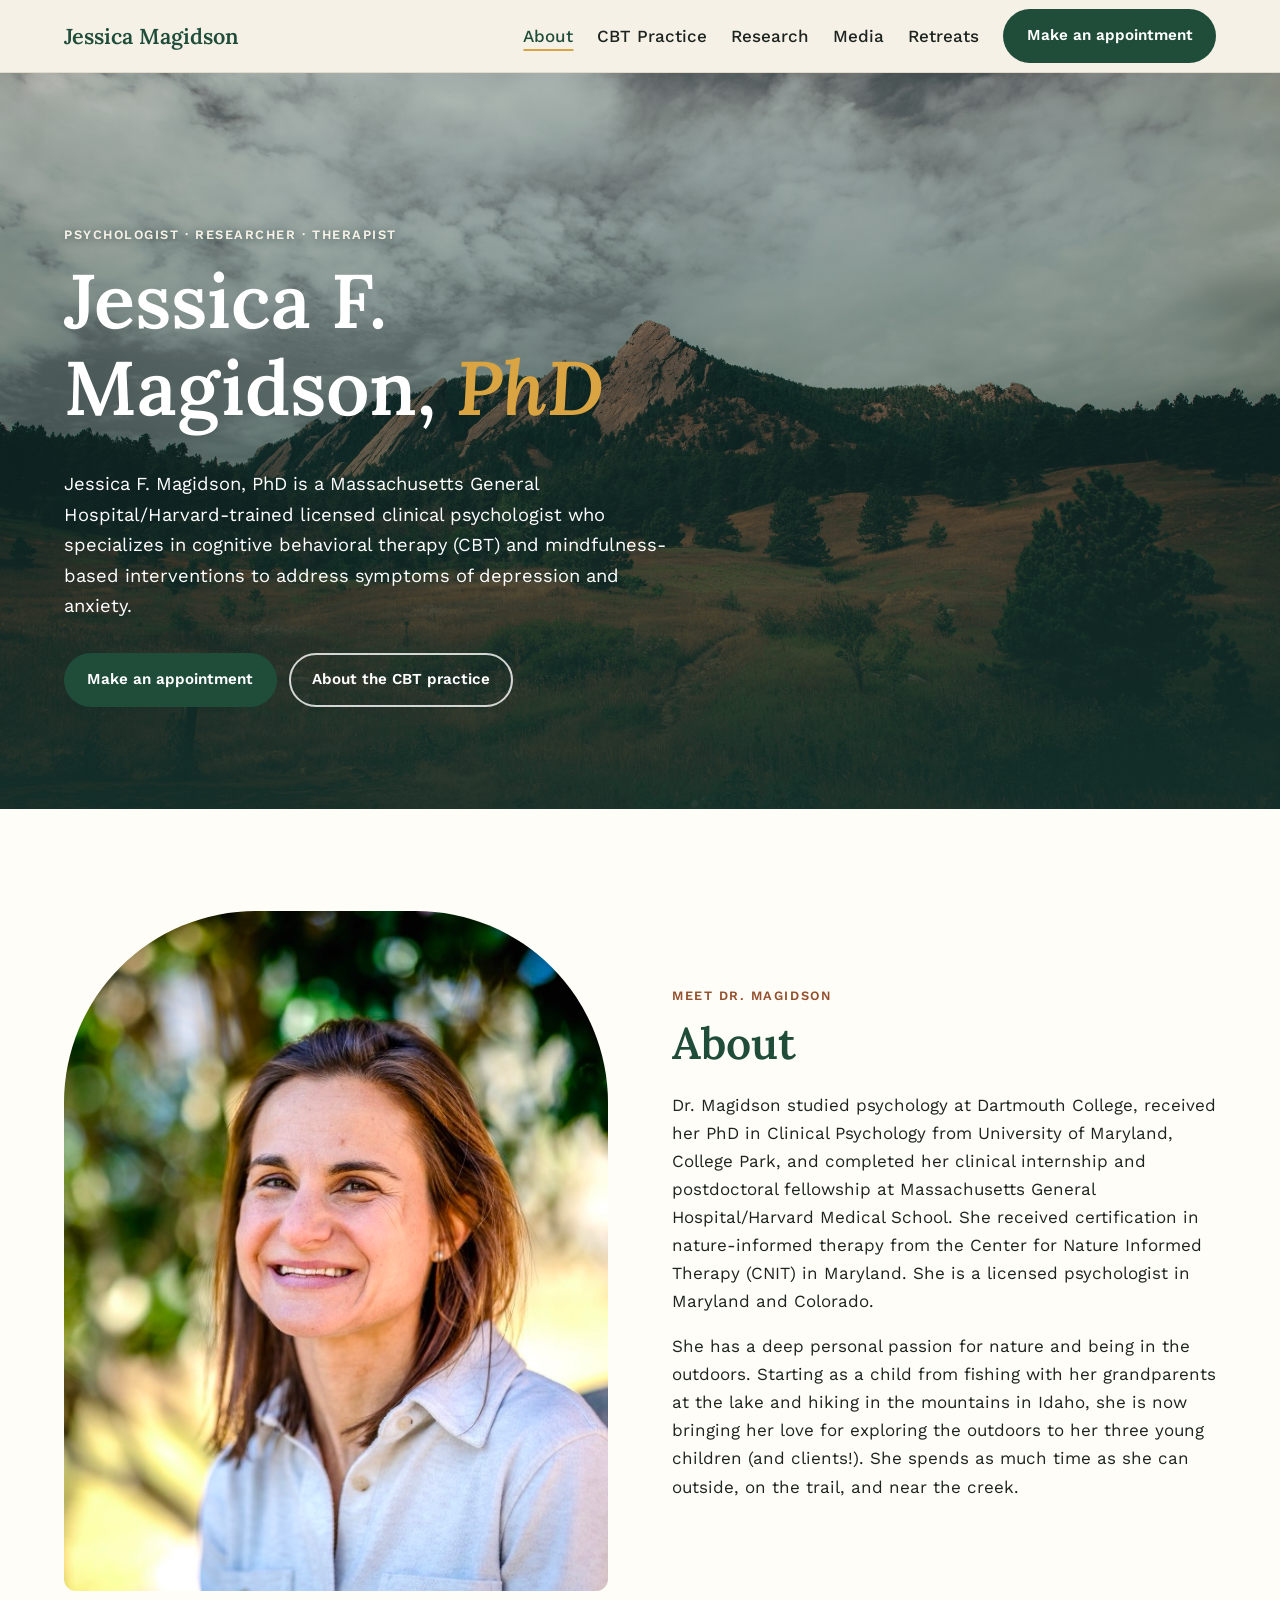
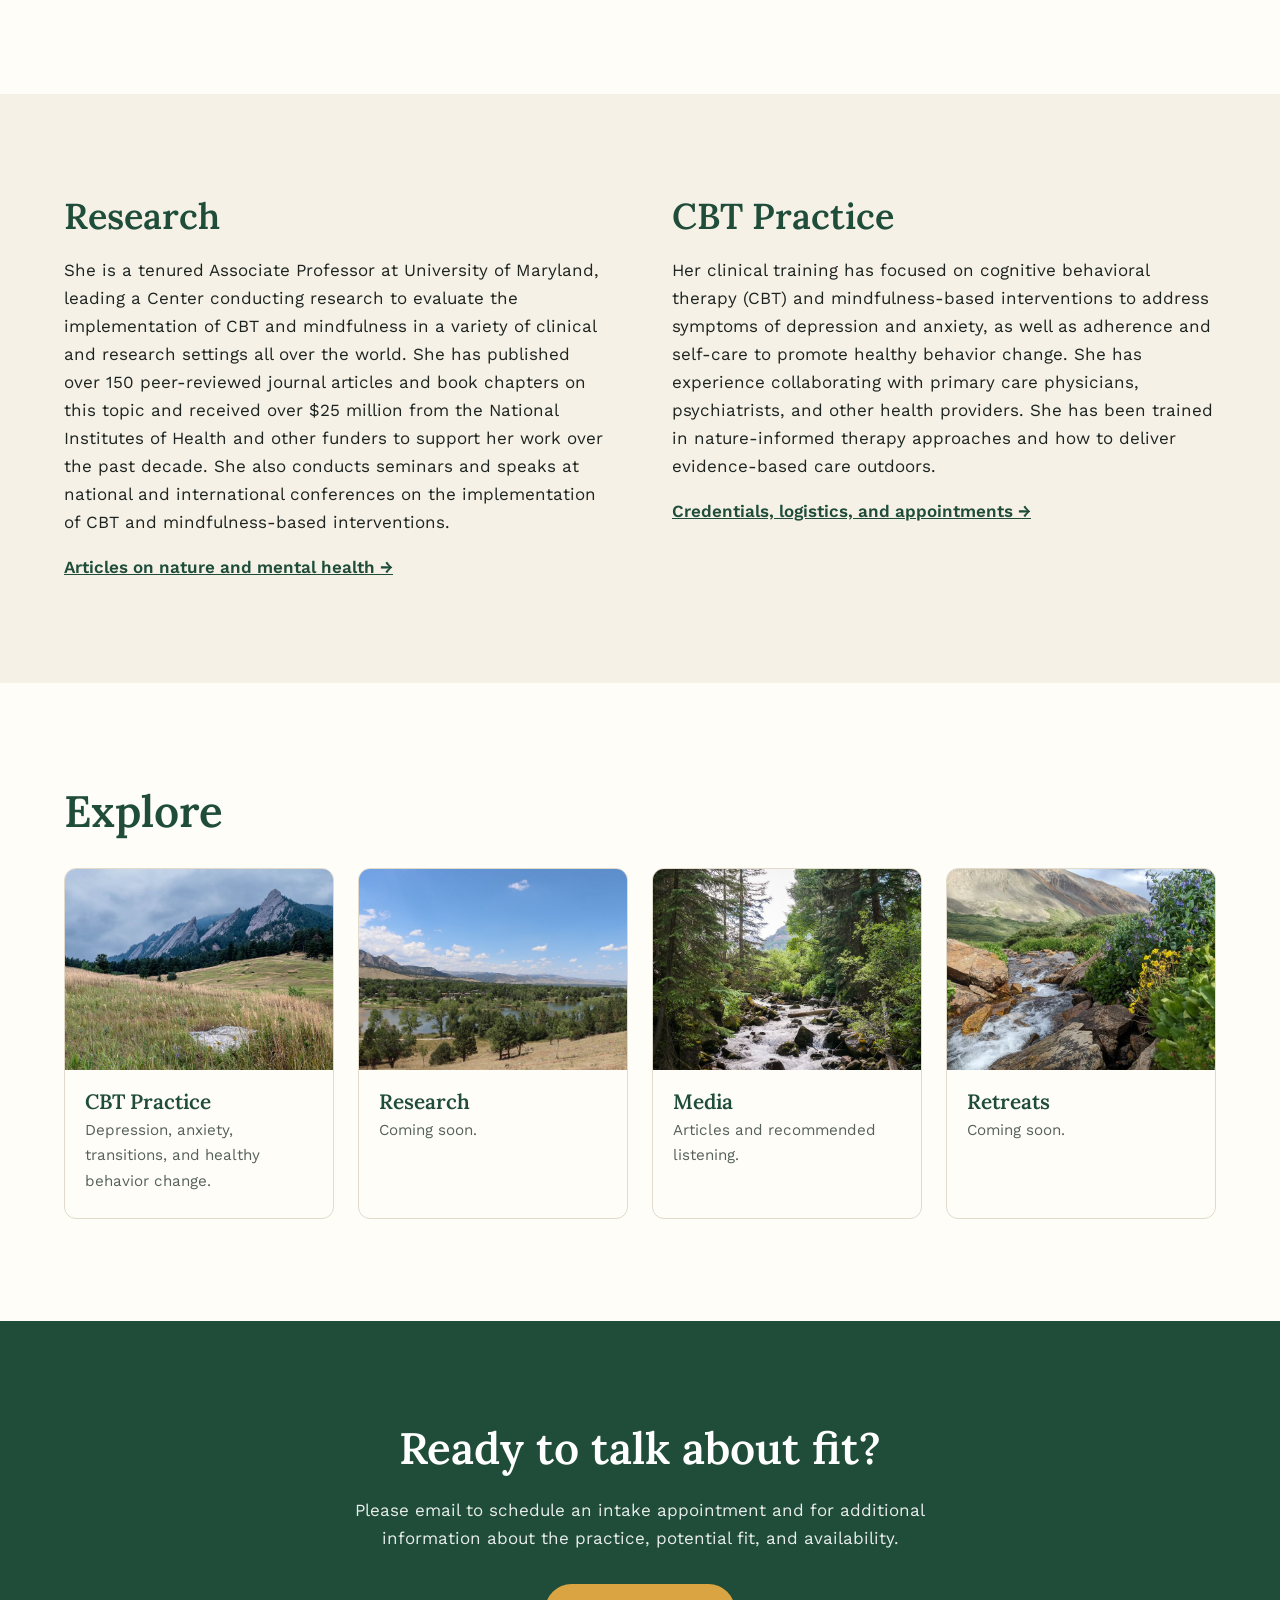
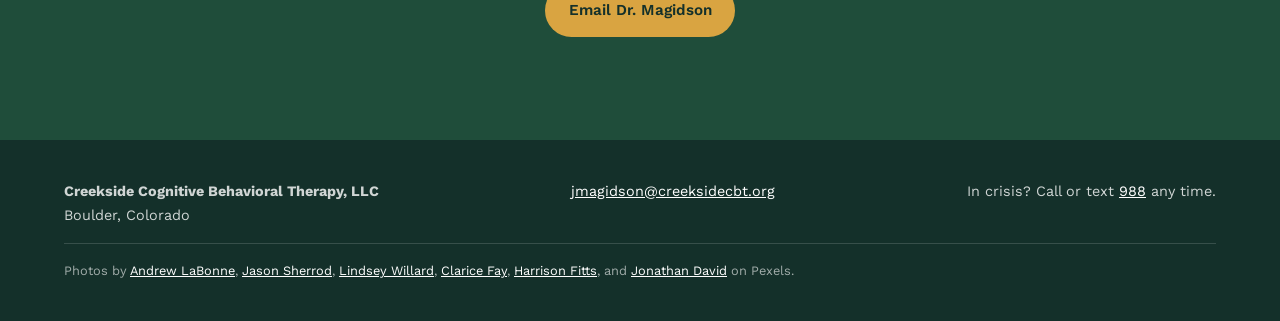
==== index.html @ 56b01e63 "Rename Podcasts to Media and move articles there - Podcasts page moves to /media/ and is titled "Med" ====
<!doctype html>
<html lang="en">
<head>
  <meta charset="utf-8">
  <meta name="viewport" content="width=device-width, initial-scale=1">
  <title>Creekside CBT</title>
  <meta name="description" content="About Jessica F. Magidson, PhD: licensed clinical psychologist, researcher, and founder of Creekside CBT, an outdoor cognitive behavioral therapy practice in Boulder, Colorado.">
  <link rel="canonical" href="https://creeksidecognitivebehavioraltherapy.org/">
  <meta property="og:type" content="website">
  <meta property="og:site_name" content="Creekside CBT">
  <meta property="og:title" content="Creekside CBT">
  <meta property="og:description" content="About Jessica F. Magidson, PhD: licensed clinical psychologist, researcher, and founder of Creekside CBT, an outdoor cognitive behavioral therapy practice in Boulder, Colorado.">
  <meta property="og:url" content="https://creeksidecognitivebehavioraltherapy.org/">
  <meta property="og:image" content="https://creeksidecognitivebehavioraltherapy.org/images/flatirons-hero-1200.jpg">
  <link rel="icon" href="favicon.svg" type="image/svg+xml">
  <link rel="preconnect" href="https://fonts.googleapis.com">
  <link rel="preconnect" href="https://fonts.gstatic.com" crossorigin>
  <link href="https://fonts.googleapis.com/css2?family=Lora:ital,wght@0,500;0,600;1,500&family=Work+Sans:wght@400;500;600&display=swap" rel="stylesheet">
  <link rel="stylesheet" href="css/styles.css">
</head>
<body>
  <a class="skip-link" href="#main">Skip to content</a>

  <header class="site-header">
    <div class="container header-inner">
      <a class="brand" href="./" aria-label="Jessica Magidson, home">
        <span class="brand-text">
          <span class="brand-name">Jessica Magidson</span>
        </span>
      </a>

      <button class="nav-toggle" type="button" aria-expanded="false" aria-controls="site-menu">
        <span class="visually-hidden">Menu</span>
        <span class="nav-toggle-bar" aria-hidden="true"></span>
      </button>

      <nav class="site-nav" id="site-menu" aria-label="Main">
        <ul>
          <li><a href="./" aria-current="page">About</a></li>
          <li><a href="cbt-practice/">CBT Practice</a></li>
          <li><a href="research/">Research</a></li>
          <li><a href="media/">Media</a></li>
          <li><a href="retreats/">Retreats</a></li>
        </ul>
        <a class="button button-primary" href="mailto:jmagidson@creeksidecbt.org?subject=Intake%20appointment%20request">Make an appointment</a>
      </nav>
    </div>
  </header>

  <main id="main">
    <section class="hero" aria-labelledby="hero-title">
      <div class="container">
        <p class="eyebrow">Psychologist · Researcher · Therapist</p>
        <h1 id="hero-title">Jessica F. Magidson, <em>PhD</em></h1>
        <p class="hero-lede">Jessica F. Magidson, PhD is a Massachusetts General Hospital/Harvard-trained licensed clinical psychologist who specializes in cognitive behavioral therapy (CBT) and mindfulness-based interventions to address symptoms of depression and anxiety.</p>
        <div class="button-row">
          <a class="button button-primary" href="mailto:jmagidson@creeksidecbt.org?subject=Intake%20appointment%20request">Make an appointment</a>
          <a class="button button-ghost" href="cbt-practice/">About the CBT practice</a>
        </div>
      </div>
    </section>

    <section class="section" aria-labelledby="about-title">
      <div class="container media-split">
        <figure class="portrait">
          <img src="images/jess-portrait-600.jpg" srcset="images/jess-portrait-600.jpg 600w, images/jess-portrait.jpg 1200w" sizes="(min-width: 50rem) 34rem, 100vw" alt="Jessica Magidson smiling outdoors in front of trees" width="600" height="750" loading="lazy">
        </figure>
        <div>
          <p class="eyebrow">Meet Dr. Magidson</p>
          <h2 id="about-title" class="section-title">About</h2>
          <p>Dr. Magidson studied psychology at Dartmouth College, received her PhD in Clinical Psychology from University of Maryland, College Park, and completed her clinical internship and postdoctoral fellowship at Massachusetts General Hospital/Harvard Medical School. She received certification in nature-informed therapy from the Center for Nature Informed Therapy (CNIT) in Maryland. She is a licensed psychologist in Maryland and Colorado.</p>
          <p>She has a deep personal passion for nature and being in the outdoors. Starting as a child from fishing with her grandparents at the lake and hiking in the mountains in Idaho, she is now bringing her love for exploring the outdoors to her three young children (and clients!). She spends as much time as she can outside, on the trail, and near the creek.</p>
        </div>
      </div>
    </section>

    <section class="section section-alt" aria-labelledby="work-title">
      <div class="container">
        <h2 id="work-title" class="visually-hidden">Research and practice</h2>
        <div class="column-split">
          <div>
            <h3 class="section-title">Research</h3>
            <p>She is a tenured Associate Professor at University of Maryland, leading a Center conducting research to evaluate the implementation of CBT and mindfulness in a variety of clinical and research settings all over the world. She has published over 150 peer-reviewed journal articles and book chapters on this topic and received over $25 million from the National Institutes of Health and other funders to support her work over the past decade. She also conducts seminars and speaks at national and international conferences on the implementation of CBT and mindfulness-based interventions.</p>
            <a class="text-link" href="media/">Articles on nature and mental health</a>
          </div>
          <div>
            <h3 class="section-title">CBT Practice</h3>
            <p>Her clinical training has focused on cognitive behavioral therapy (CBT) and mindfulness-based interventions to address symptoms of depression and anxiety, as well as adherence and self-care to promote healthy behavior change. She has experience collaborating with primary care physicians, psychiatrists, and other health providers. She has been trained in nature-informed therapy approaches and how to deliver evidence-based care outdoors.</p>
            <a class="text-link" href="cbt-practice/">Credentials, logistics, and appointments</a>
          </div>
        </div>
      </div>
    </section>

    <section class="section" aria-labelledby="explore-title">
      <div class="container">
        <h2 id="explore-title" class="section-title">Explore</h2>
        <ul class="explore-grid">
          <li class="explore-card">
            <img src="images/flatirons-meadow-800.jpg" alt="" width="800" height="541" loading="lazy">
            <h3><a href="cbt-practice/">CBT Practice</a></h3>
            <p>Depression, anxiety, transitions, and healthy behavior change.</p>
          </li>
          <li class="explore-card">
            <img src="images/boulder-lake-800.jpg" alt="" width="800" height="533" loading="lazy">
            <h3><a href="research/">Research</a></h3>
            <p>Coming soon.</p>
          </li>
          <li class="explore-card">
            <img src="images/mountain-creek-800.jpg" alt="" width="800" height="601" loading="lazy">
            <h3><a href="media/">Media</a></h3>
            <p>Articles and recommended listening.</p>
          </li>
          <li class="explore-card">
            <img src="images/alpine-creek-800.jpg" alt="" width="800" height="600" loading="lazy">
            <h3><a href="retreats/">Retreats</a></h3>
            <p>Coming soon.</p>
          </li>
        </ul>
      </div>
    </section>

    <section class="cta-band" aria-labelledby="cta-title">
      <div class="container cta-inner">
        <h2 id="cta-title">Ready to talk about fit?</h2>
        <p>Please email to schedule an intake appointment and for additional information about the practice, potential fit, and availability.</p>
        <a class="button button-accent" href="mailto:jmagidson@creeksidecbt.org?subject=Intake%20appointment%20request">Email Dr. Magidson</a>
      </div>
    </section>
  </main>

  <footer class="site-footer">
    <div class="container footer-inner">
      <p><strong>Creekside Cognitive Behavioral Therapy, LLC</strong><br>Boulder, Colorado</p>
      <p><a href="mailto:jmagidson@creeksidecbt.org">jmagidson@creeksidecbt.org</a></p>
      <p>In crisis? Call or text <a href="tel:988">988</a> any time.</p>
      <p class="credits">Photos by <a href="https://www.pexels.com/@drewbiez/">Andrew LaBonne</a>, <a href="https://www.pexels.com/@jason-sherrod-459205395/">Jason Sherrod</a>, <a href="https://www.pexels.com/@creativelindseyphotos/">Lindsey Willard</a>, <a href="https://www.pexels.com/@clarice-fay-501821792/">Clarice Fay</a>, <a href="https://www.pexels.com/@harrison-fitts-104747670/">Harrison Fitts</a>, and <a href="https://www.pexels.com/@jonathan-david-1312107/">Jonathan David</a> on Pexels.</p>
    </div>
  </footer>

  <script src="js/nav.js" defer></script>
</body>
</html>
---- css/styles.css ----
/* Creekside CBT
   Forest green, Flatiron sandstone, and meadow gold. */

/* ---------- Tokens ---------- */

:root {
  --color-forest: #1f4d3a;
  --color-pine: #14302a;
  --color-sandstone: #b5653a;
  --color-sandstone-dark: #94502c;
  --color-gold: #d9a441;
  --color-cream: #f6f1e7;
  --color-paper: #fffdf8;
  --color-ink: #1d2420;
  --color-muted: #55615a;
  --color-line: #e2dacb;

  --font-heading: "Lora", Georgia, serif;
  --font-body: "Work Sans", system-ui, sans-serif;

  --radius: 0.75rem;
  --space: clamp(4rem, 8vw, 7rem);
  --container: 72rem;
  --measure: 42rem;
  --header-height: 4.5rem;
}

/* ---------- Base ---------- */

*,
*::before,
*::after { box-sizing: border-box; }

html { scroll-padding-top: calc(var(--header-height) + 1rem); }

body {
  margin: 0;
  background: var(--color-paper);
  color: var(--color-ink);
  font: 400 1.0625rem/1.65 var(--font-body);
}

img { display: block; max-width: 100%; height: auto; }

h1, h2, h3 {
  font-family: var(--font-heading);
  font-weight: 600;
  line-height: 1.15;
  margin: 0 0 0.5em;
}

p { margin: 0 0 1em; }

a { color: var(--color-forest); }
a:hover { color: var(--color-sandstone-dark); }

:focus-visible { outline: 3px solid var(--color-gold); outline-offset: 3px; }

@media (prefers-reduced-motion: reduce) {
  * { transition: none !important; }
}

/* ---------- Utilities ---------- */

.container {
  width: min(100% - 2rem, var(--container));
  margin-inline: auto;
}

.visually-hidden {
  position: absolute;
  width: 1px;
  height: 1px;
  overflow: hidden;
  clip-path: inset(50%);
  white-space: nowrap;
}

.skip-link {
  position: absolute;
  left: 1rem;
  top: -3rem;
  z-index: 10;
  padding: 0.5rem 1rem;
  background: var(--color-ink);
  color: #fff;
}
.skip-link:focus { top: 1rem; }

/* ---------- Buttons & links ---------- */

.button {
  display: inline-block;
  padding: 0.8em 1.4em;
  border: 2px solid transparent;
  border-radius: 999px;
  font-weight: 600;
  font-size: 0.95rem;
  text-decoration: none;
  transition: background-color 0.2s, color 0.2s;
}
.button-primary { background: var(--color-forest); color: #fff; }
.button-primary:hover { background: var(--color-pine); color: #fff; }
.button-accent { background: var(--color-gold); color: var(--color-pine); }
.button-accent:hover { background: #e6b65c; color: var(--color-pine); }
.button-ghost { border-color: rgb(255 255 255 / 0.8); color: #fff; }
.button-ghost:hover { background: rgb(255 255 255 / 0.12); color: #fff; }

.button-row { display: flex; flex-wrap: wrap; gap: 0.75rem; }

.eyebrow {
  margin-bottom: 0.75rem;
  font-size: 0.8rem;
  font-weight: 600;
  letter-spacing: 0.12em;
  text-transform: uppercase;
  color: var(--color-sandstone-dark);
}

.text-link { font-weight: 600; }
.text-link::after { content: " →"; }

/* ---------- Header ---------- */

.site-header {
  position: sticky;
  top: 0;
  z-index: 5;
  background: var(--color-cream);
  border-bottom: 1px solid var(--color-line);
}

.header-inner {
  display: flex;
  align-items: center;
  justify-content: space-between;
  gap: 1rem;
  min-height: var(--header-height);
}

.brand {
  display: flex;
  align-items: center;
  gap: 0.65rem;
  flex: none;
  color: var(--color-forest);
  text-decoration: none;
  white-space: nowrap;
}
.brand:hover { color: var(--color-forest); }
.brand-mark { width: 2.75rem; height: 2.75rem; flex: none; }
.brand-text { display: grid; line-height: 1.15; }
.brand-name { font: 600 1.35rem var(--font-heading); }
.brand-sub {
  font-size: 0.68rem;
  letter-spacing: 0.1em;
  text-transform: uppercase;
  color: var(--color-muted);
}

.site-nav { display: flex; align-items: center; gap: 1.5rem; white-space: nowrap; }
.site-nav ul {
  display: flex;
  gap: 1.5rem;
  margin: 0;
  padding: 0;
  list-style: none;
}
.site-nav ul a {
  color: var(--color-ink);
  font-weight: 500;
  text-decoration: none;
}
.site-nav ul a:hover { color: var(--color-sandstone-dark); }
.site-nav ul a[aria-current="page"] {
  color: var(--color-forest);
  text-decoration: underline;
  text-decoration-color: var(--color-gold);
  text-decoration-thickness: 2px;
  text-underline-offset: 0.4em;
}

.nav-toggle { display: none; }

@media (max-width: 62rem) {
  .nav-toggle {
    display: grid;
    place-items: center;
    width: 2.75rem;
    height: 2.75rem;
    border: 0;
    background: none;
    cursor: pointer;
  }
  .nav-toggle-bar,
  .nav-toggle-bar::before,
  .nav-toggle-bar::after {
    position: relative;
    display: block;
    width: 1.5rem;
    height: 2px;
    background: var(--color-forest);
    content: "";
  }
  .nav-toggle-bar::before { position: absolute; top: -7px; }
  .nav-toggle-bar::after { position: absolute; top: 7px; }

  .site-nav {
    position: absolute;
    inset: 100% 0 auto;
    flex-direction: column;
    align-items: stretch;
    padding: 1rem;
    background: var(--color-cream);
    border-bottom: 1px solid var(--color-line);
  }
  .site-nav ul { flex-direction: column; gap: 0; }
  .site-nav ul a { display: block; padding: 0.75rem 0; }
  .site-nav .button { text-align: center; }
  .js .site-nav:not(.is-open) { display: none; }
}

/* ---------- Home hero ---------- */

.hero {
  display: grid;
  align-items: end;
  min-height: min(88vh, 46rem);
  padding-block: var(--space);
  color: #fff;
  background:
    linear-gradient(to top, rgb(20 48 42 / 0.9), rgb(20 48 42 / 0.45) 60%, rgb(20 48 42 / 0.2)),
    url("../images/flatirons-hero.jpg") center 40% / cover;
}
.hero .eyebrow { color: var(--color-cream); text-shadow: 0 1px 8px rgb(20 48 42 / 0.6); }
.hero h1 { max-width: 14ch; font-size: clamp(2.6rem, 6vw, 4.75rem); }
.hero h1 em { color: var(--color-gold); }
.hero-lede { max-width: 38rem; margin-bottom: 2rem; font-size: 1.15rem; }

@media (max-width: 40rem) {
  .hero {
    background-image:
      linear-gradient(to top, rgb(20 48 42 / 0.9), rgb(20 48 42 / 0.45) 60%, rgb(20 48 42 / 0.2)),
      url("../images/flatirons-hero-1200.jpg");
  }
}

/* ---------- Inner page header ---------- */

.page-hero {
  position: relative;
  isolation: isolate;
  overflow: hidden;
  padding-block: clamp(5rem, 14vw, 9rem) clamp(2.5rem, 5vw, 4rem);
  color: #fff;
  background: var(--color-pine);
}
.page-hero::before {
  content: "";
  position: absolute;
  inset: 0;
  z-index: -1;
  background: linear-gradient(to top, rgb(20 48 42 / 0.88), rgb(20 48 42 / 0.3));
}
.page-hero-image {
  position: absolute;
  inset: 0;
  z-index: -2;
  width: 100%;
  height: 100%;
  object-fit: cover;
}
.page-hero .eyebrow { color: var(--color-gold); }

/* Page hero with the Creekside mark beside the title */
.page-hero-brand { padding-block: clamp(5rem, 12vw, 7.5rem) clamp(2.5rem, 5vw, 3.5rem); }
.page-hero-brand .container {
  display: flex;
  align-items: center;
  gap: clamp(1rem, 3vw, 1.75rem);
}
.page-hero-mark {
  flex: none;
  width: clamp(3.5rem, 9vw, 5.5rem);
  height: clamp(3.5rem, 9vw, 5.5rem);
  color: var(--color-forest);
}
.page-hero-divider {
  flex: none;
  align-self: stretch;
  width: 2px;
  background: rgb(246 241 231 / 0.35);
}
.page-hero-brand .eyebrow { margin-bottom: 0.4rem; }
.page-hero h1 { margin: 0; font-size: clamp(2.5rem, 6vw, 4rem); }
.page-hero p:last-child { max-width: 38rem; margin: 1rem 0 0; font-size: 1.15rem; }

/* ---------- Sections ---------- */

.section { padding-block: var(--space); }
.section-alt { background: var(--color-cream); }
.section-title { font-size: clamp(2rem, 4vw, 2.75rem); color: var(--color-forest); }
.section-title-center { margin-bottom: 2.5rem; text-align: center; }

.prose { max-width: var(--measure); }
.prose h2 { margin-top: 2.5rem; }
.prose h2:first-child { margin-top: 0; }

/* Two-column layout: image beside text */
.media-split {
  display: grid;
  grid-template-columns: repeat(auto-fit, minmax(min(100%, 22rem), 1fr));
  gap: clamp(2rem, 5vw, 4.5rem);
  align-items: center;
}
.media-split-top { align-items: start; }

/* Two text columns side by side */
.column-split {
  display: grid;
  grid-template-columns: repeat(auto-fit, minmax(min(100%, 24rem), 1fr));
  gap: clamp(2.5rem, 5vw, 4.5rem);
}
.column-split .section-title { font-size: clamp(1.75rem, 3vw, 2.25rem); }

.portrait { margin: 0; }
.portrait img {
  width: 100%;
  aspect-ratio: 4 / 5;
  object-fit: cover;
  border-radius: 12rem 12rem var(--radius) var(--radius);
}
.portrait figcaption {
  margin-top: 0.75rem;
  font-size: 0.9rem;
  color: var(--color-muted);
}

/* ---------- Cards ---------- */

.card-grid {
  display: grid;
  grid-template-columns: repeat(auto-fit, minmax(16rem, 1fr));
  gap: 1.5rem;
  margin: 0;
  padding: 0;
  list-style: none;
}
.card {
  padding: 2rem;
  background: var(--color-paper);
  border: 1px solid var(--color-line);
  border-radius: var(--radius);
}
.card h3 { font-size: 1.4rem; color: var(--color-forest); }
.card p { margin: 0; color: var(--color-muted); }
.card-icon {
  width: 2.5rem;
  height: 2.5rem;
  margin-bottom: 1rem;
  fill: none;
  stroke: var(--color-sandstone);
  stroke-width: 2;
  stroke-linejoin: round;
  stroke-linecap: round;
}

.explore-grid {
  display: grid;
  grid-template-columns: repeat(auto-fit, minmax(14rem, 1fr));
  gap: 1.5rem;
  margin: 2rem 0 0;
  padding: 0;
  list-style: none;
}
.explore-card {
  position: relative;
  overflow: hidden;
  background: var(--color-paper);
  border: 1px solid var(--color-line);
  border-radius: var(--radius);
}
.explore-card img { width: 100%; aspect-ratio: 4 / 3; object-fit: cover; }
.explore-card h3 { margin: 1.25rem 1.25rem 0.25rem; font-size: 1.3rem; }
.explore-card h3 a { color: var(--color-forest); text-decoration: none; }
/* Make the whole card clickable through the heading link */
.explore-card h3 a::after { content: ""; position: absolute; inset: 0; }
.explore-card p { margin: 0 1.25rem 1.5rem; font-size: 0.95rem; color: var(--color-muted); }
.explore-card:hover h3 a { color: var(--color-sandstone-dark); }

/* ---------- Resources ---------- */

.resource-list {
  display: grid;
  grid-template-columns: repeat(auto-fit, minmax(min(100%, 18rem), 1fr));
  gap: 1.5rem;
  margin: 0;
  padding: 0;
  list-style: none;
}
.resource {
  position: relative;
  display: flex;
  flex-direction: column;
  padding: 1.75rem;
  background: var(--color-paper);
  border: 1px solid var(--color-line);
  border-top: 4px solid var(--color-sandstone);
  border-radius: var(--radius);
}
.resource-source {
  margin-bottom: 0.5rem;
  font-size: 0.8rem;
  font-weight: 600;
  letter-spacing: 0.08em;
  text-transform: uppercase;
  color: var(--color-sandstone-dark);
}
.resource h3 { flex: 1; font-size: 1.35rem; }
.resource h3 a { color: var(--color-forest); text-decoration: none; }
/* Make the whole card clickable through the heading link */
.resource h3 a::after { content: ""; position: absolute; inset: 0; }
.resource:hover h3 a { color: var(--color-sandstone-dark); }
.resource-meta { margin: 0; font-size: 0.95rem; color: var(--color-muted); }

/* ---------- Podcasts ---------- */

.episode-list {
  display: grid;
  gap: 1.5rem;
  max-width: 60rem;
  margin: 0 auto;
  padding: 0;
  list-style: none;
}
.episode {
  display: grid;
  overflow: hidden;
  background: var(--color-paper);
  border: 1px solid var(--color-line);
  border-radius: var(--radius);
}
.episode img {
  width: 100%;
  aspect-ratio: 16 / 9;
  object-fit: cover;
  object-position: 50% 30%;
}
.episode-body {
  display: flex;
  flex-direction: column;
  align-items: flex-start;
  padding: 1.75rem;
}
/* Photo beside the text on wider screens, with the text column twice as wide */
@media (min-width: 40rem) {
  .episode { grid-template-columns: 1fr 2fr; }
  /* Fill the card's height without letting the photo's own height set it */
  .episode img { aspect-ratio: auto; height: 0; min-height: 100%; }
}
.episode-show {
  margin-bottom: 0.5rem;
  font-size: 0.8rem;
  font-weight: 600;
  letter-spacing: 0.08em;
  text-transform: uppercase;
  color: var(--color-sandstone-dark);
}
.episode h3 { font-size: 1.4rem; color: var(--color-forest); }
.episode-summary { color: var(--color-muted); }
.episode-meta { margin-bottom: 1.25rem; font-size: 0.9rem; color: var(--color-muted); }
.episode .button { margin-top: auto; }
.button-icon {
  width: 0.9em;
  height: 0.9em;
  margin-right: 0.4em;
  vertical-align: -0.05em;
  fill: currentColor;
}

/* ---------- Coming soon ---------- */

.coming-soon {
  max-width: var(--measure);
  margin-inline: auto;
  text-align: center;
}
.coming-soon p:first-child {
  font: 500 italic clamp(2rem, 4vw, 2.75rem)/1.2 var(--font-heading);
  color: var(--color-forest);
}

/* ---------- Call to action ---------- */

.cta-band {
  padding-block: var(--space);
  background: var(--color-forest);
  color: #fff;
  text-align: center;
}
.cta-inner { max-width: 40rem; }
.cta-band h2 { font-size: clamp(2rem, 4vw, 2.75rem); }
.cta-band p { margin-bottom: 2rem; opacity: 0.9; }

/* ---------- Footer ---------- */

.site-footer {
  padding-block: 2.5rem;
  background: var(--color-pine);
  color: rgb(255 255 255 / 0.8);
  font-size: 0.9rem;
}
.footer-inner {
  display: flex;
  flex-wrap: wrap;
  justify-content: space-between;
  gap: 1rem 2rem;
}
.site-footer p { margin: 0; }
.site-footer a { color: #fff; }
.site-footer a:hover { color: var(--color-gold); }
.credits {
  flex-basis: 100%;
  padding-top: 1rem;
  border-top: 1px solid rgb(255 255 255 / 0.15);
  font-size: 0.8rem;
  color: rgb(255 255 255 / 0.6);
}
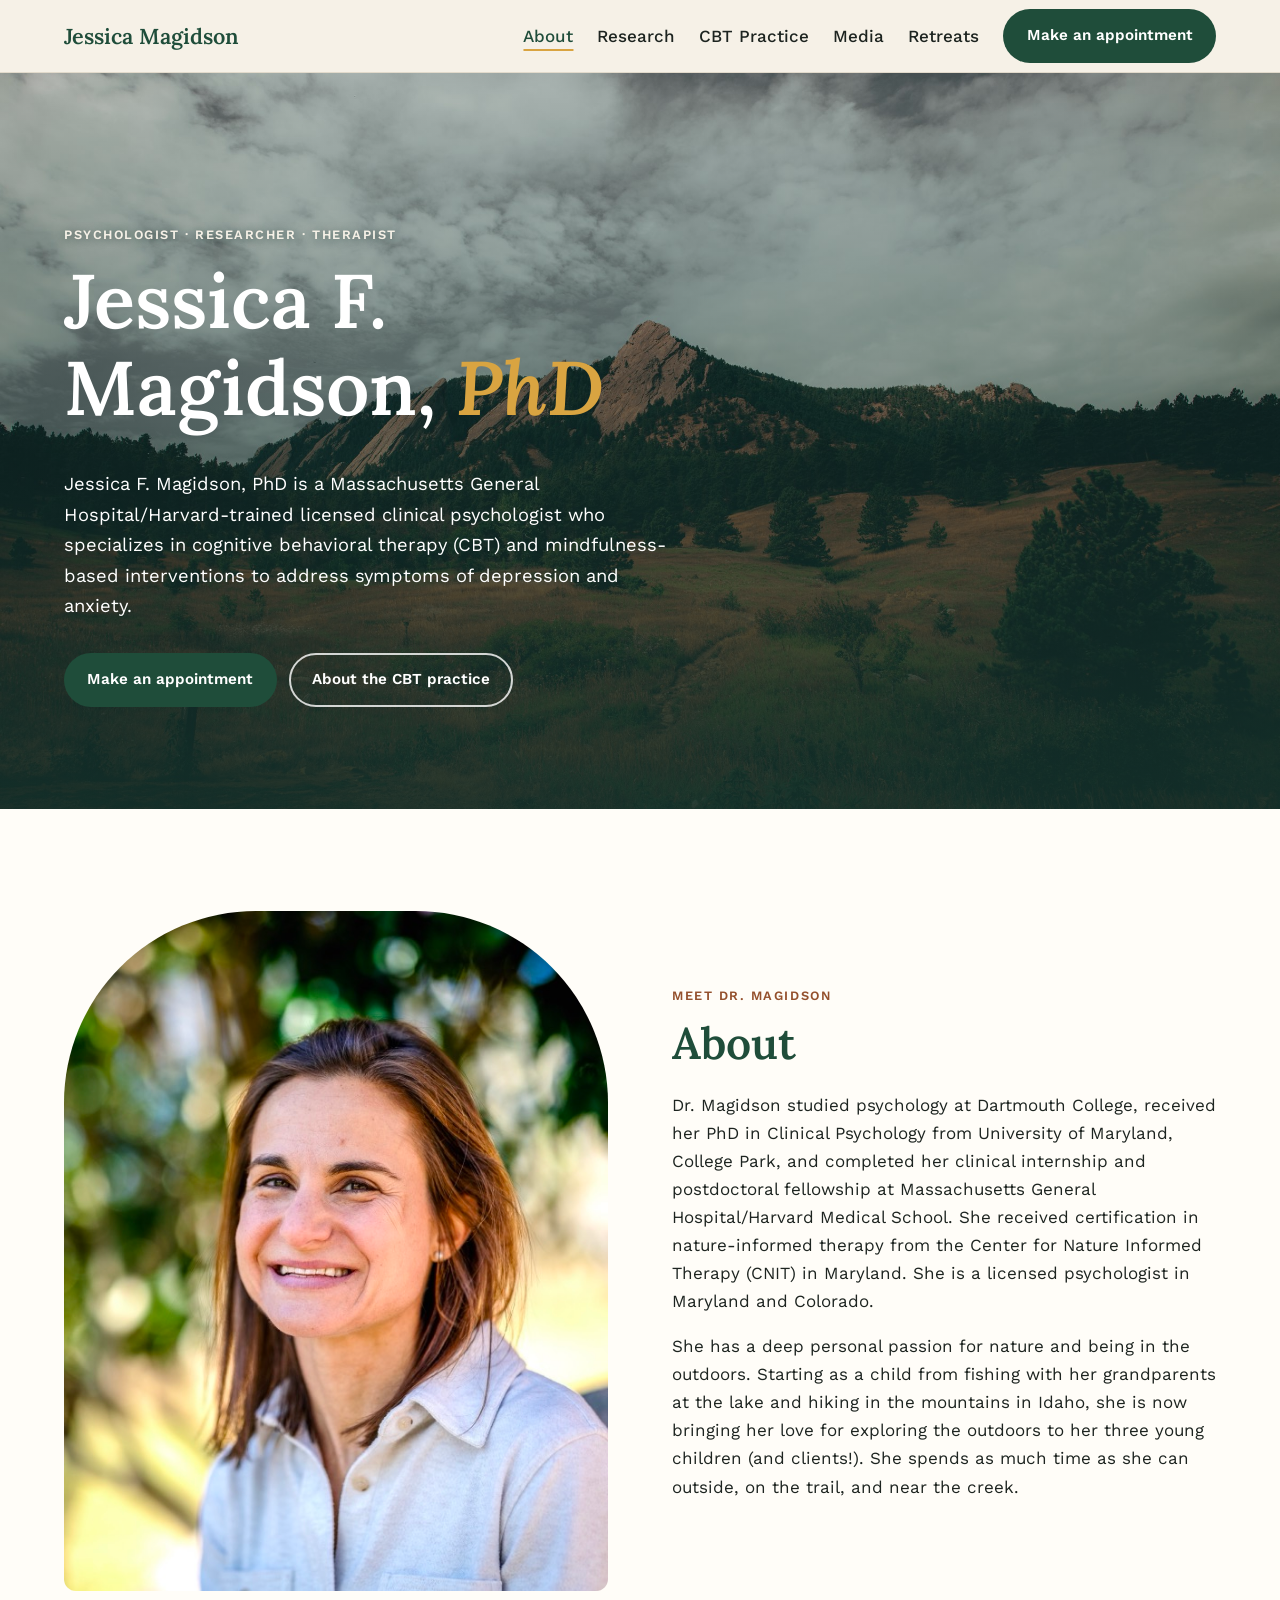
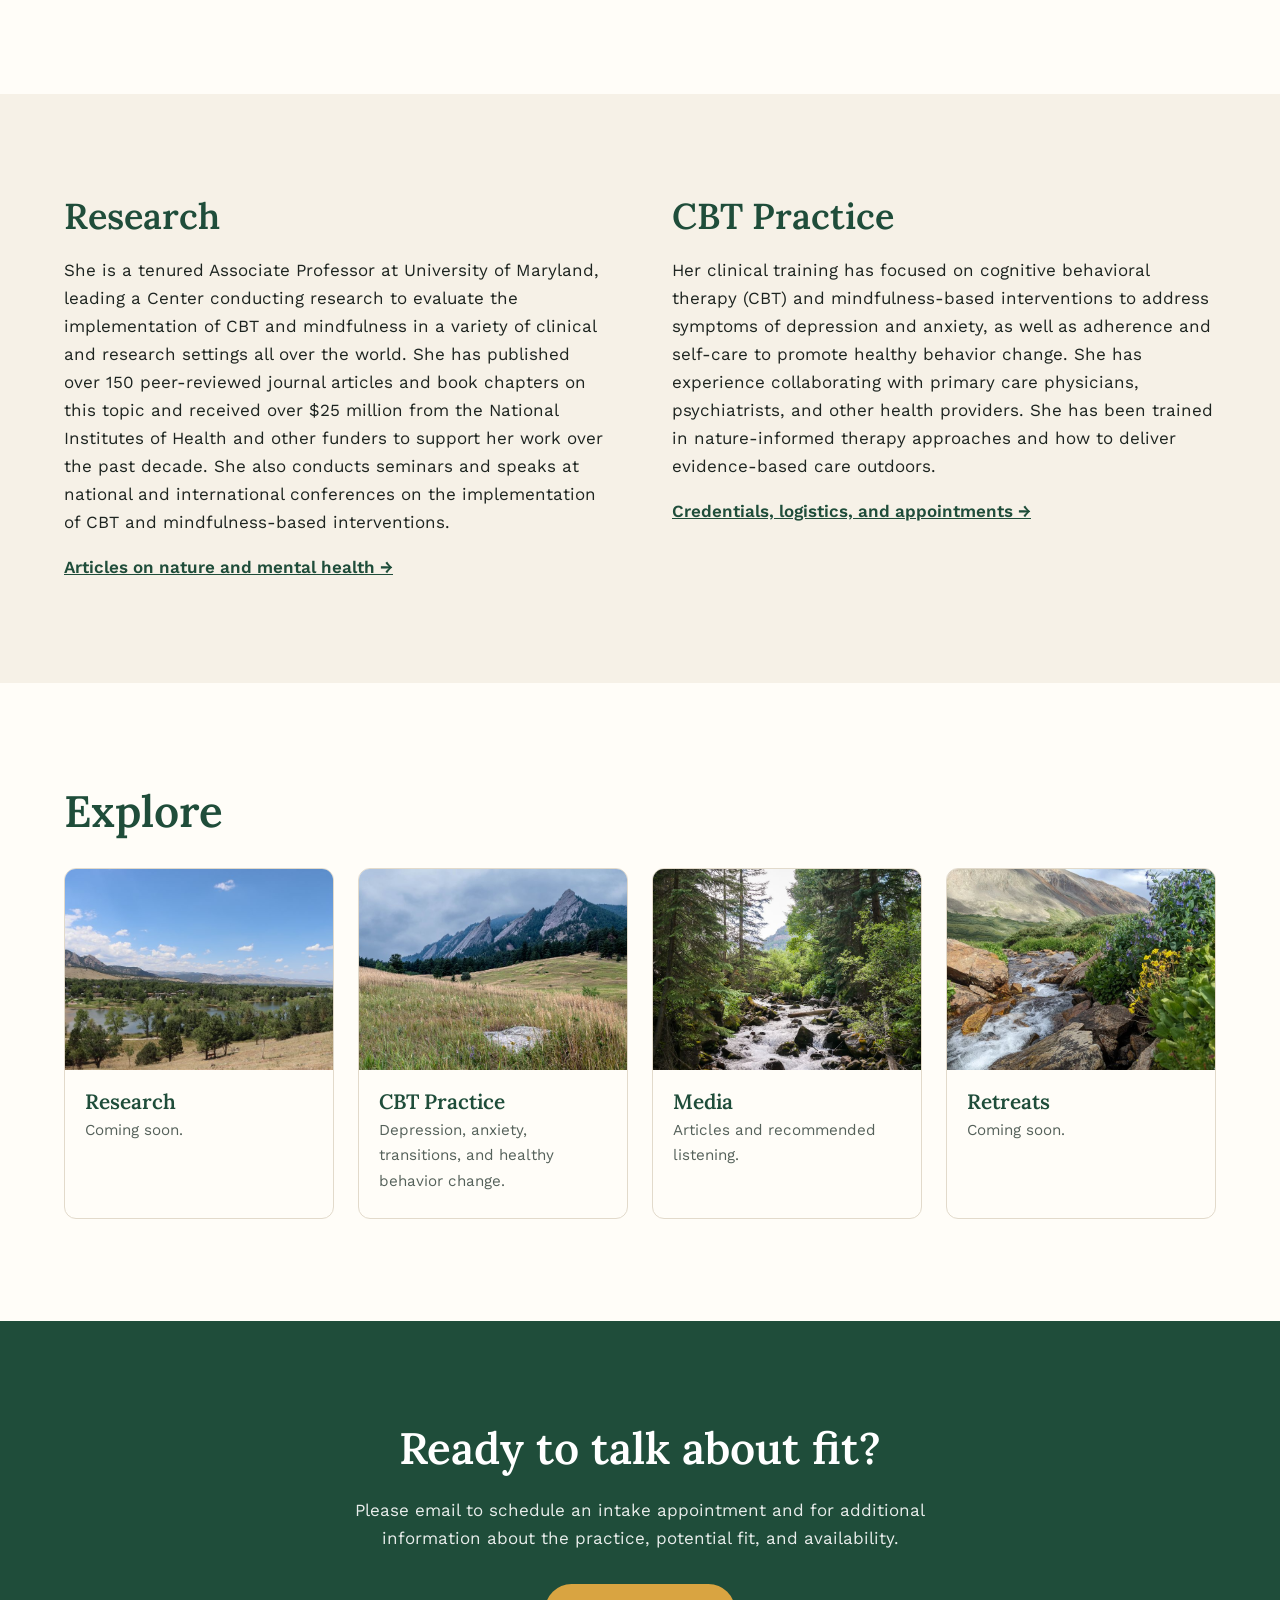
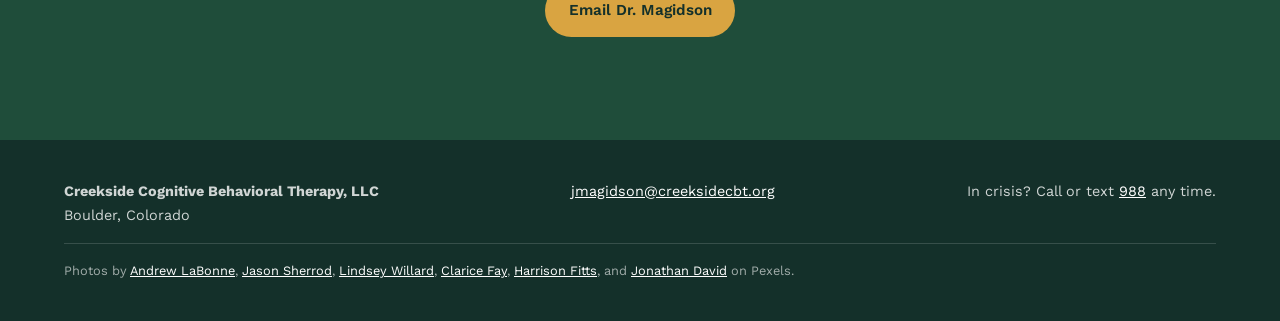
==== commit 20792e12: "List Research before CBT Practice in nav and Explore cards Co-Authored-By: Claude Opus 5.5 <noreply@" ====
--- a/index.html
+++ b/index.html
@@ -37,8 +37,8 @@
       <nav class="site-nav" id="site-menu" aria-label="Main">
         <ul>
           <li><a href="./" aria-current="page">About</a></li>
+          <li><a href="research/">Research</a></li>
           <li><a href="cbt-practice/">CBT Practice</a></li>
-          <li><a href="research/">Research</a></li>
           <li><a href="media/">Media</a></li>
           <li><a href="retreats/">Retreats</a></li>
         </ul>
@@ -97,14 +97,14 @@
         <h2 id="explore-title" class="section-title">Explore</h2>
         <ul class="explore-grid">
           <li class="explore-card">
+            <img src="images/boulder-lake-800.jpg" alt="" width="800" height="533" loading="lazy">
+            <h3><a href="research/">Research</a></h3>
+            <p>Coming soon.</p>
+          </li>
+          <li class="explore-card">
             <img src="images/flatirons-meadow-800.jpg" alt="" width="800" height="541" loading="lazy">
             <h3><a href="cbt-practice/">CBT Practice</a></h3>
             <p>Depression, anxiety, transitions, and healthy behavior change.</p>
-          </li>
-          <li class="explore-card">
-            <img src="images/boulder-lake-800.jpg" alt="" width="800" height="533" loading="lazy">
-            <h3><a href="research/">Research</a></h3>
-            <p>Coming soon.</p>
           </li>
           <li class="explore-card">
             <img src="images/mountain-creek-800.jpg" alt="" width="800" height="601" loading="lazy">
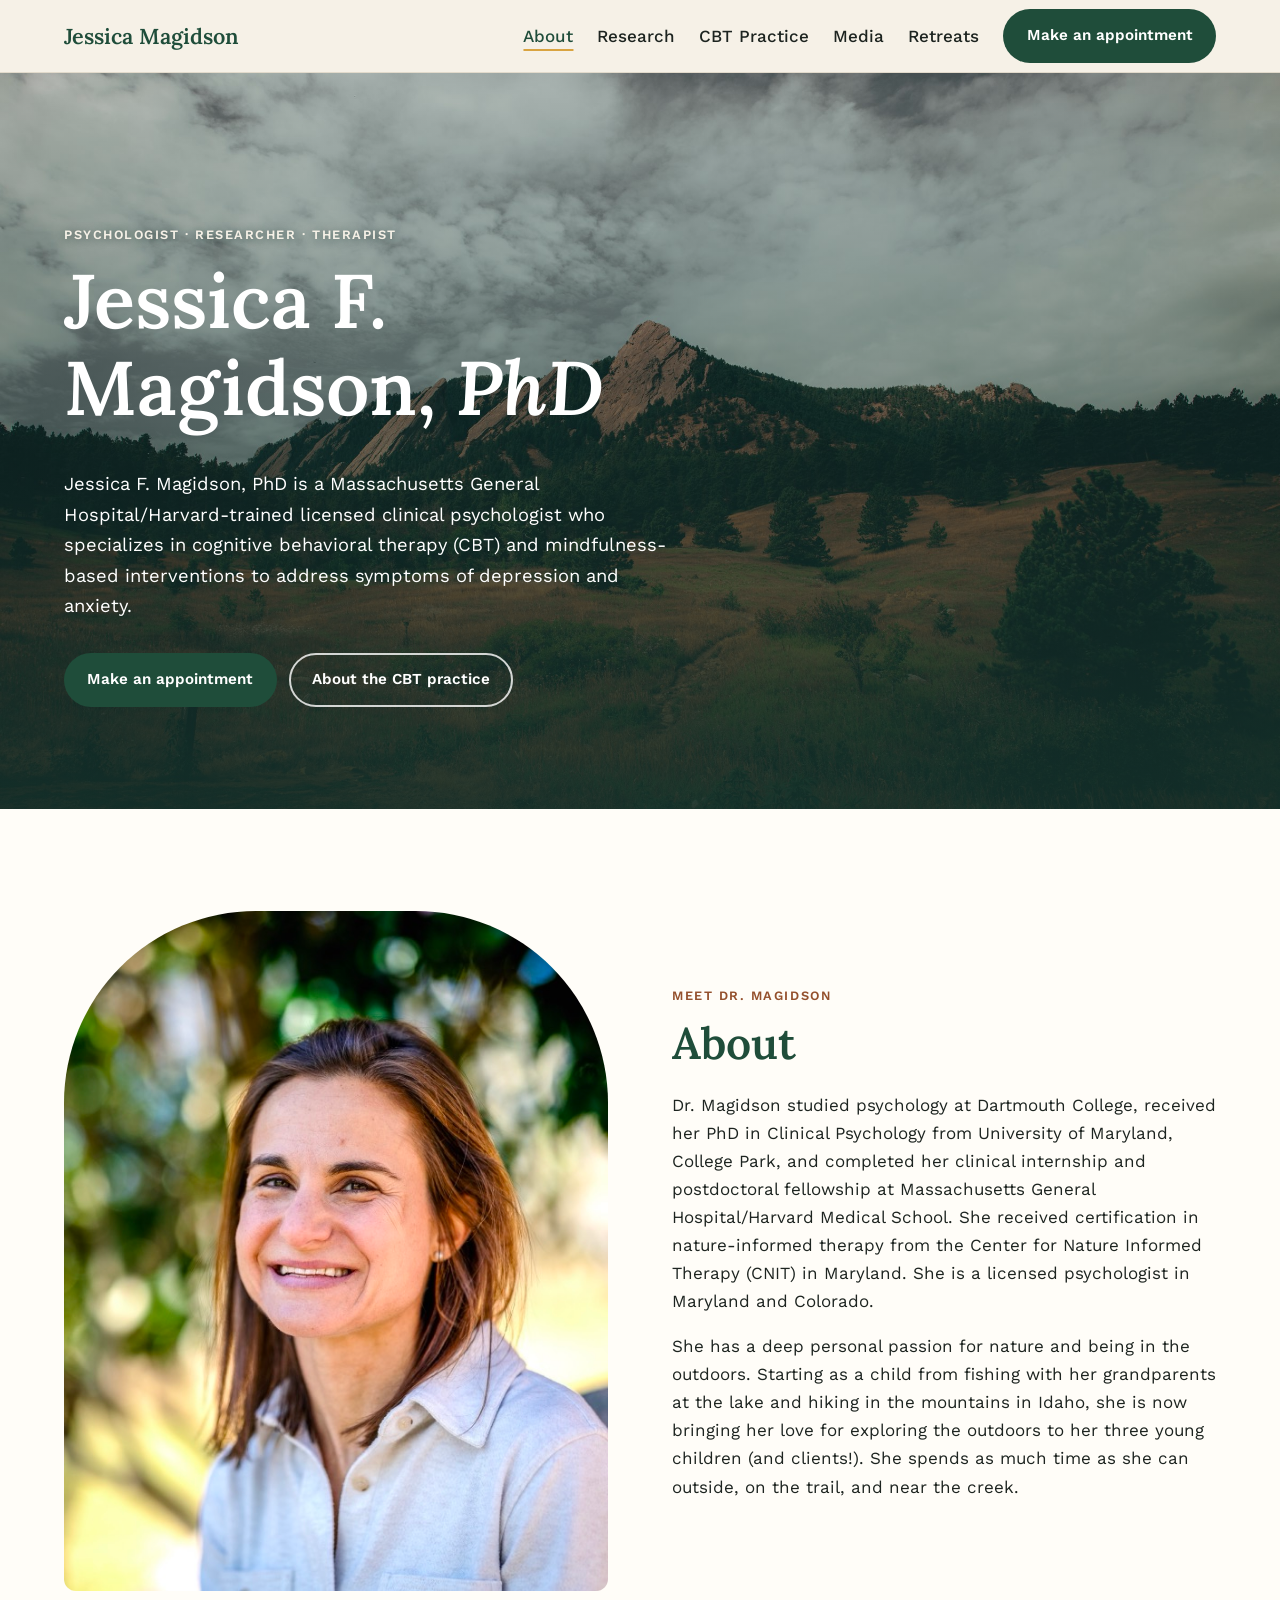
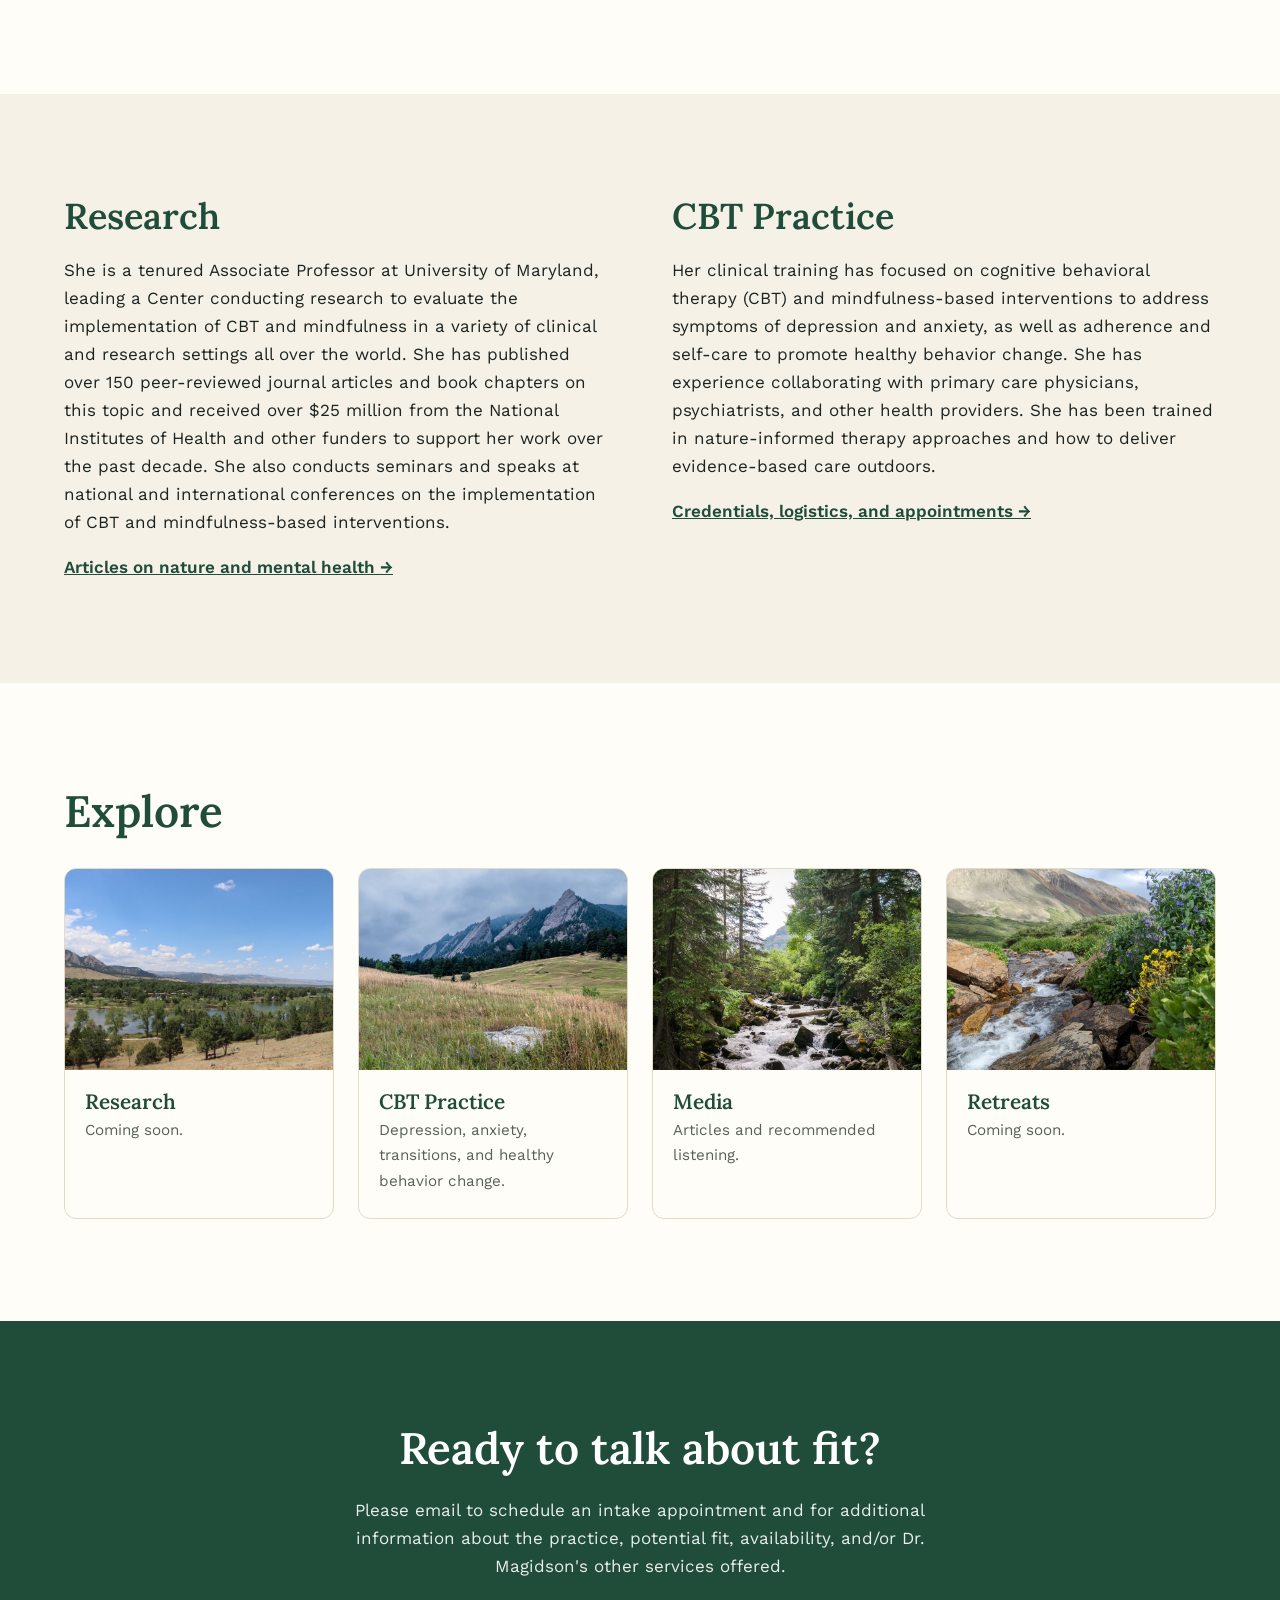
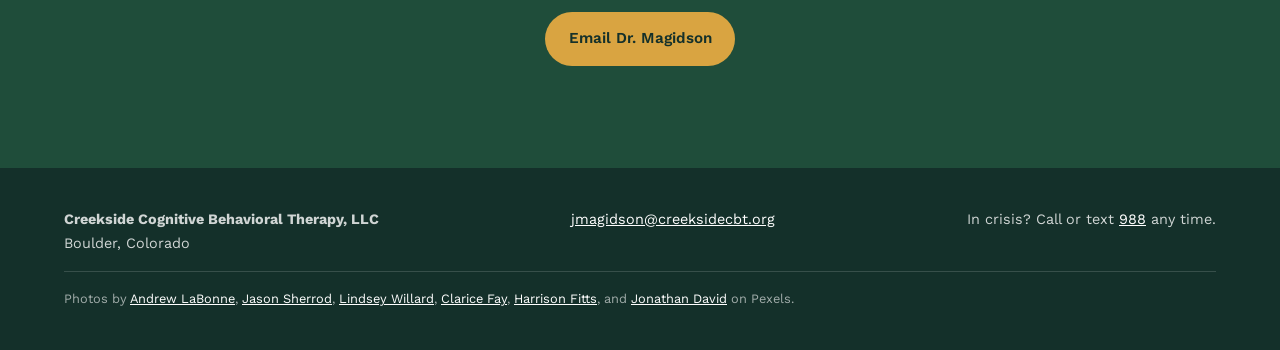
==== commit 799938ef: "Update "Ready to talk about fit?" text to mention other services Co-Authored-By: Claude Opus 5.5 <no" ====
--- a/index.html
+++ b/index.html
@@ -123,7 +123,7 @@
     <section class="cta-band" aria-labelledby="cta-title">
       <div class="container cta-inner">
         <h2 id="cta-title">Ready to talk about fit?</h2>
-        <p>Please email to schedule an intake appointment and for additional information about the practice, potential fit, and availability.</p>
+        <p>Please email to schedule an intake appointment and for additional information about the practice, potential fit, availability, and/or Dr. Magidson's other services offered.</p>
         <a class="button button-accent" href="mailto:jmagidson@creeksidecbt.org?subject=Intake%20appointment%20request">Email Dr. Magidson</a>
       </div>
     </section>
--- a/css/styles.css
+++ b/css/styles.css
@@ -234,7 +234,7 @@
 }
 .hero .eyebrow { color: var(--color-cream); text-shadow: 0 1px 8px rgb(20 48 42 / 0.6); }
 .hero h1 { max-width: 14ch; font-size: clamp(2.6rem, 6vw, 4.75rem); }
-.hero h1 em { color: var(--color-gold); }
+.hero h1 em { color: inherit; }
 .hero-lede { max-width: 38rem; margin-bottom: 2rem; font-size: 1.15rem; }
 
 @media (max-width: 40rem) {
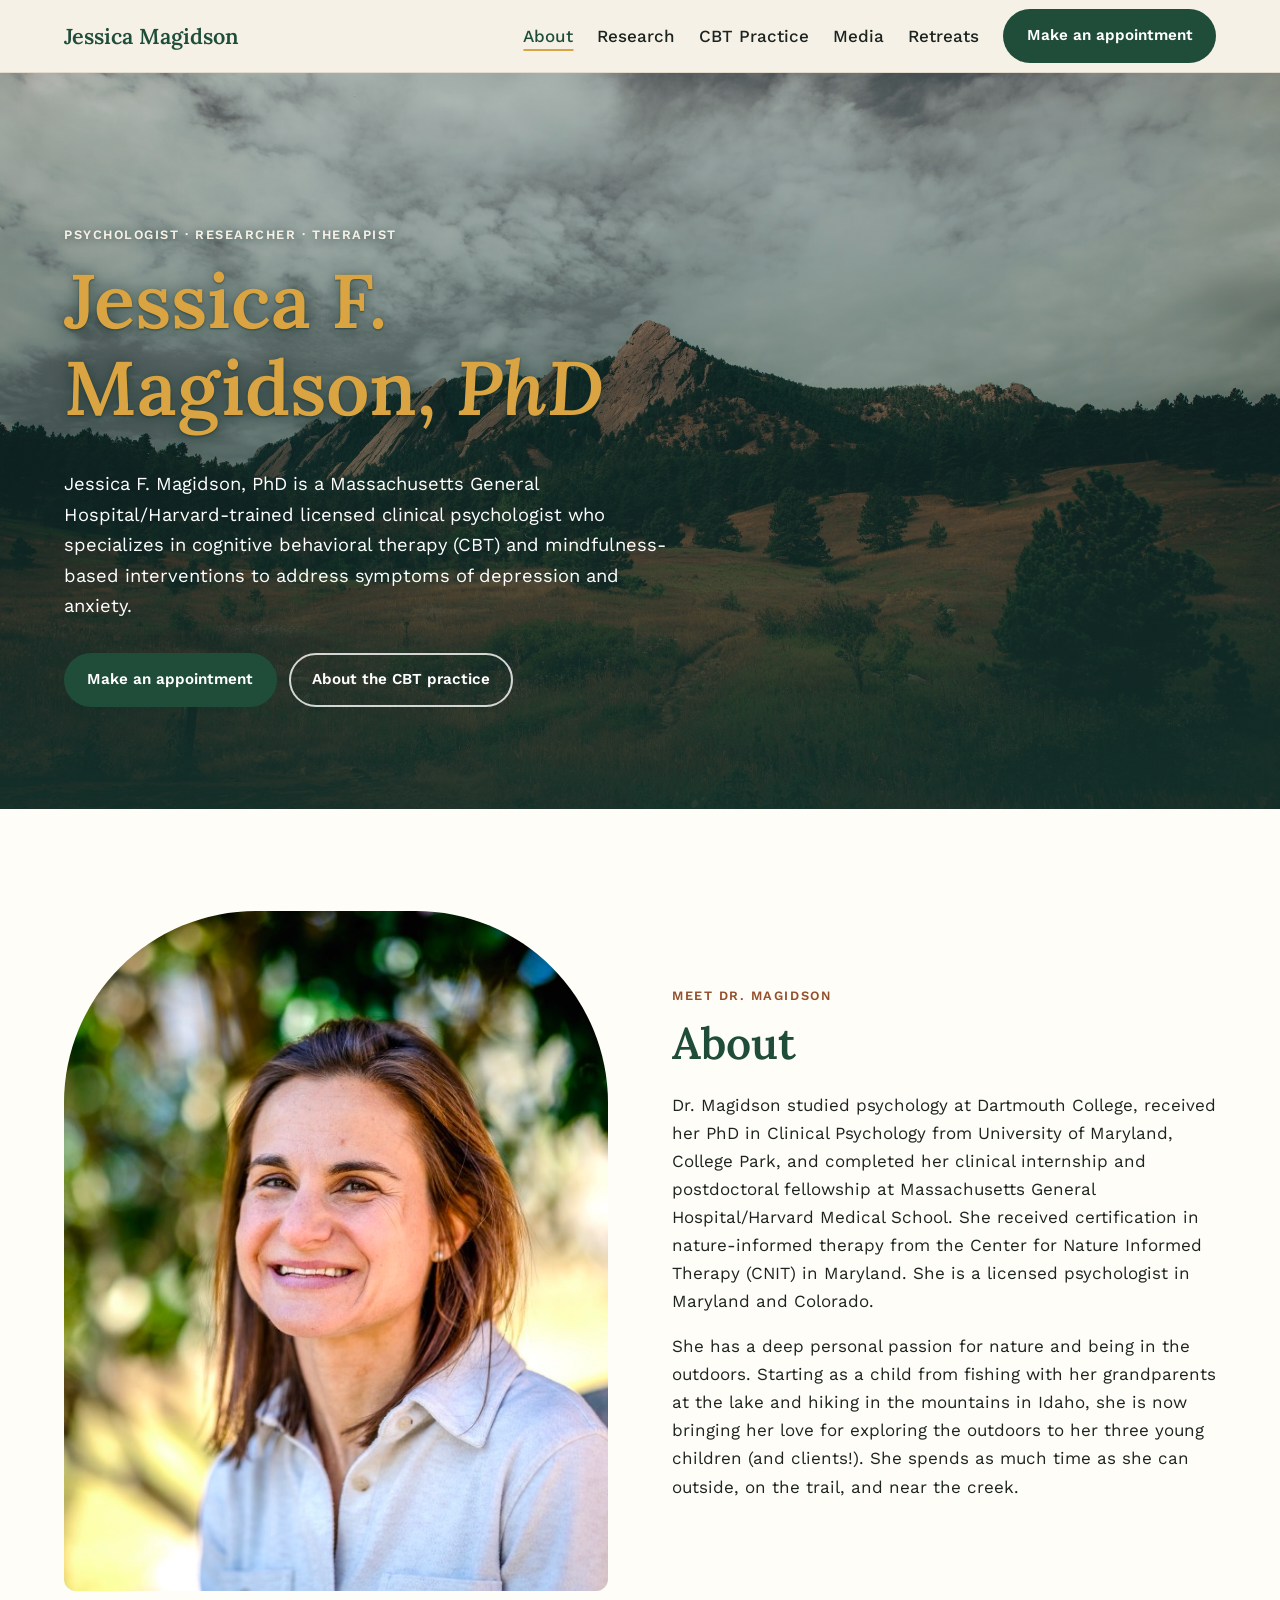
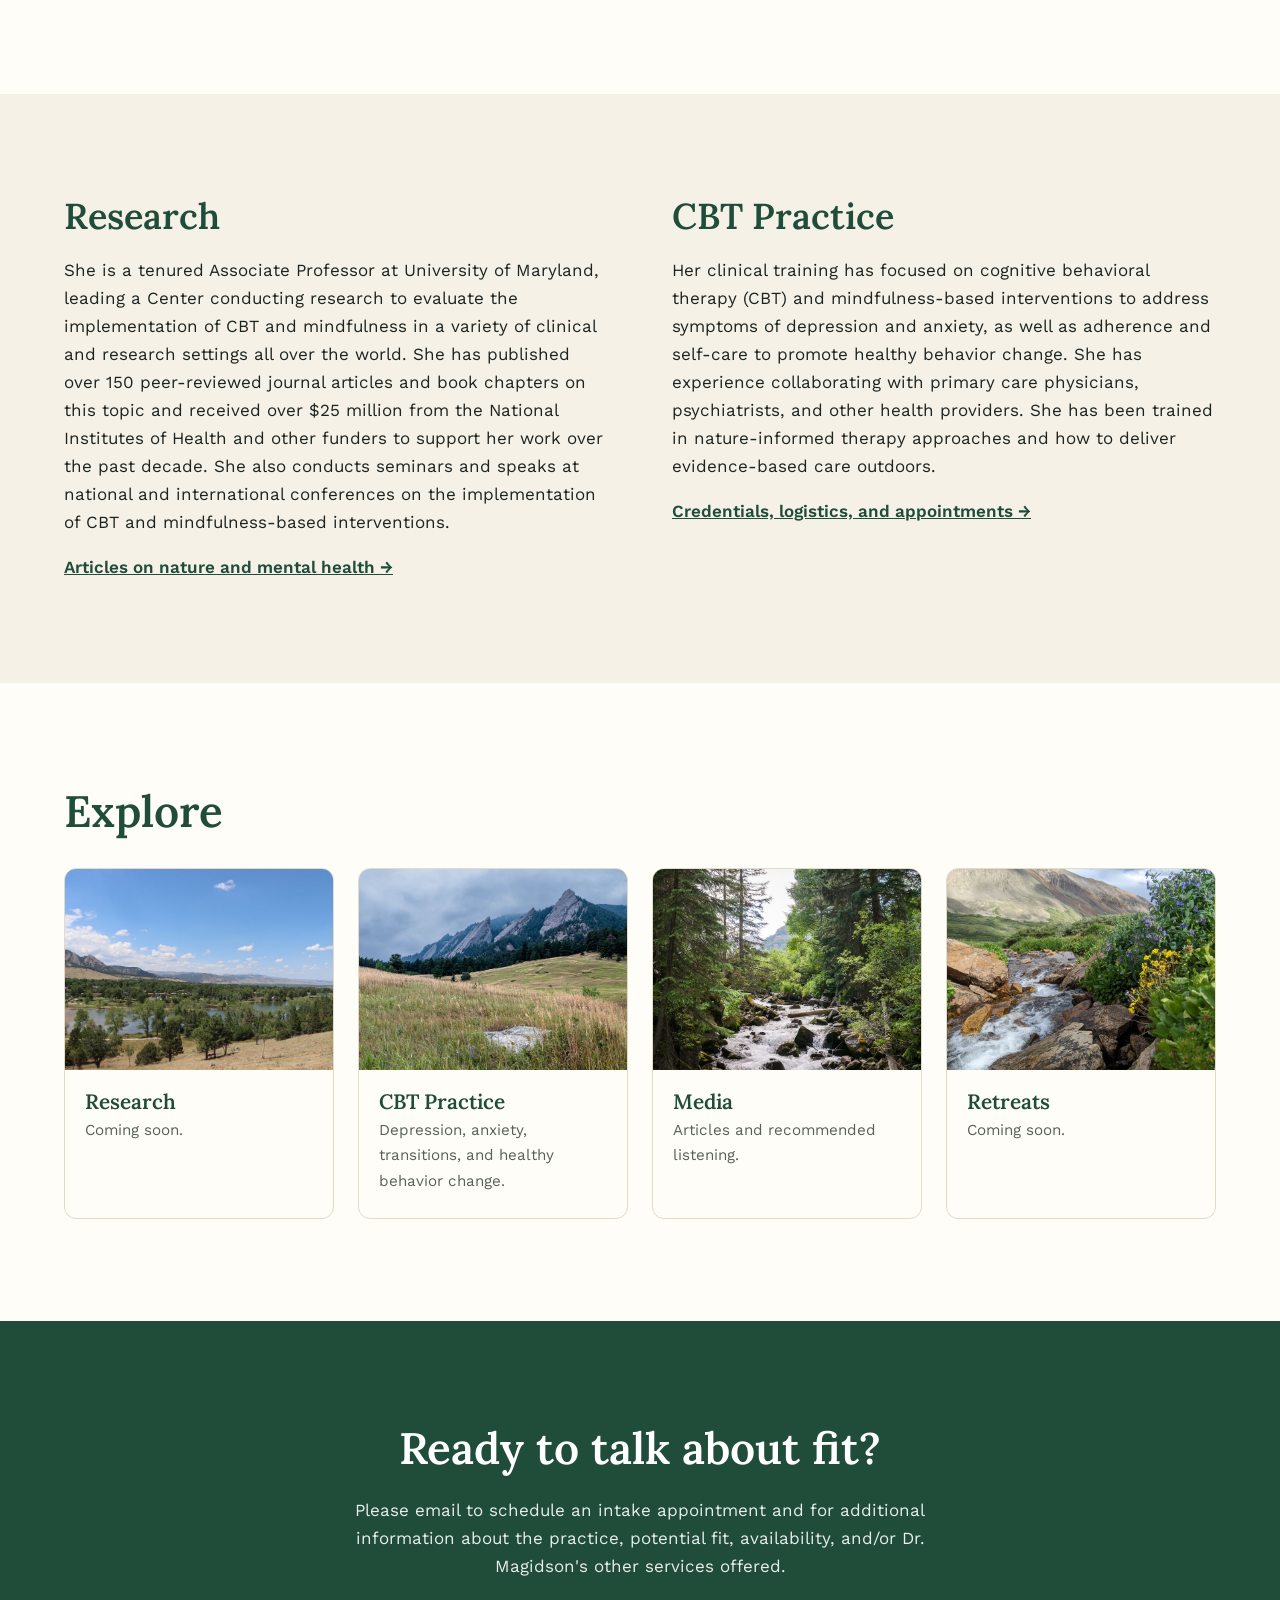
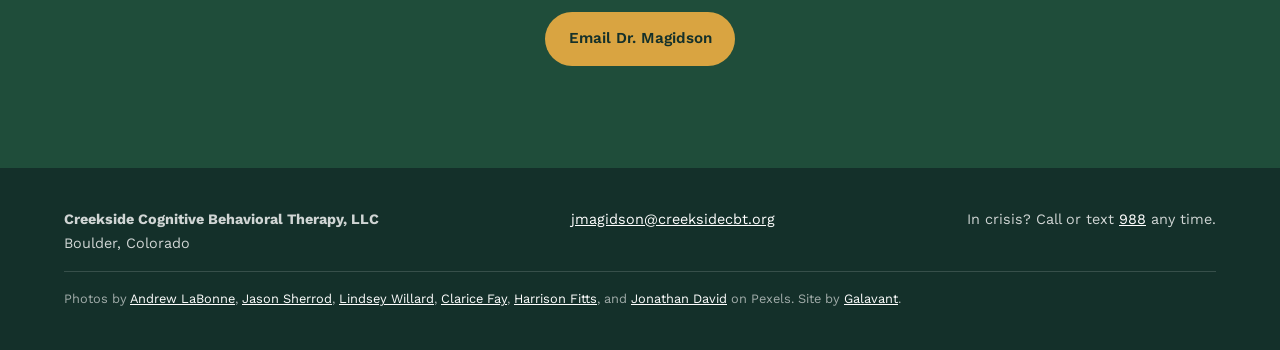
==== commit c5bf66ff: "Add Site by Galavant credit to the footer Co-Authored-By: Claude Opus 5.5 <noreply@anthropic.com>" ====
--- a/index.html
+++ b/index.html
@@ -3,20 +3,74 @@
 <head>
   <meta charset="utf-8">
   <meta name="viewport" content="width=device-width, initial-scale=1">
-  <title>Creekside CBT</title>
+  <title>Jessica F. Magidson, PhD | Creekside CBT</title>
   <meta name="description" content="About Jessica F. Magidson, PhD: licensed clinical psychologist, researcher, and founder of Creekside CBT, an outdoor cognitive behavioral therapy practice in Boulder, Colorado.">
-  <link rel="canonical" href="https://creeksidecognitivebehavioraltherapy.org/">
+  <link rel="canonical" href="https://jessicamagidson.com/">
   <meta property="og:type" content="website">
   <meta property="og:site_name" content="Creekside CBT">
-  <meta property="og:title" content="Creekside CBT">
+  <meta property="og:title" content="Jessica F. Magidson, PhD | Creekside CBT">
   <meta property="og:description" content="About Jessica F. Magidson, PhD: licensed clinical psychologist, researcher, and founder of Creekside CBT, an outdoor cognitive behavioral therapy practice in Boulder, Colorado.">
-  <meta property="og:url" content="https://creeksidecognitivebehavioraltherapy.org/">
-  <meta property="og:image" content="https://creeksidecognitivebehavioraltherapy.org/images/flatirons-hero-1200.jpg">
+  <meta property="og:url" content="https://jessicamagidson.com/">
+  <meta property="og:image" content="https://jessicamagidson.com/images/share-card.jpg">
+  <meta property="og:image:width" content="1200">
+  <meta property="og:image:height" content="630">
+  <meta property="og:image:alt" content="Creekside CBT: Jessica F. Magidson, PhD, outdoor cognitive behavioral therapy in Boulder, Colorado, over a photo of the Flatirons.">
+  <meta property="og:locale" content="en_US">
+  <meta name="twitter:card" content="summary_large_image">
   <link rel="icon" href="favicon.svg" type="image/svg+xml">
+  <link rel="icon" href="favicon-32.png" type="image/png" sizes="32x32">
+  <link rel="apple-touch-icon" href="apple-touch-icon.png">
+  <meta name="theme-color" content="#1f4d3a">
   <link rel="preconnect" href="https://fonts.googleapis.com">
   <link rel="preconnect" href="https://fonts.gstatic.com" crossorigin>
   <link href="https://fonts.googleapis.com/css2?family=Lora:ital,wght@0,500;0,600;1,500&family=Work+Sans:wght@400;500;600&display=swap" rel="stylesheet">
   <link rel="stylesheet" href="css/styles.css">
+  <script type="application/ld+json">
+  {
+    "@context": "https://schema.org",
+    "@graph": [
+      {
+        "@type": "Person",
+        "@id": "https://jessicamagidson.com/#jess",
+        "name": "Jessica F. Magidson",
+        "honorificSuffix": "PhD",
+        "jobTitle": "Licensed Clinical Psychologist",
+        "description": "Licensed clinical psychologist who specializes in cognitive behavioral therapy (CBT) and mindfulness-based interventions to address symptoms of depression and anxiety.",
+        "url": "https://jessicamagidson.com/",
+        "image": "https://jessicamagidson.com/images/jess-portrait.jpg",
+        "email": "mailto:jmagidson@creeksidecbt.org",
+        "alumniOf": [
+          { "@type": "CollegeOrUniversity", "name": "Dartmouth College" },
+          { "@type": "CollegeOrUniversity", "name": "University of Maryland, College Park" }
+        ],
+        "affiliation": { "@type": "CollegeOrUniversity", "name": "University of Maryland" },
+        "knowsAbout": ["Cognitive behavioral therapy", "Mindfulness-based interventions", "Nature-informed therapy", "Depression", "Anxiety"],
+        "worksFor": { "@id": "https://jessicamagidson.com/#practice" }
+      },
+      {
+        "@type": "ProfessionalService",
+        "@id": "https://jessicamagidson.com/#practice",
+        "name": "Creekside CBT",
+        "legalName": "Creekside Cognitive Behavioral Therapy, LLC",
+        "description": "An outdoor cognitive behavioral therapy practice in Boulder, Colorado.",
+        "url": "https://jessicamagidson.com/",
+        "logo": "https://jessicamagidson.com/apple-touch-icon.png",
+        "image": "https://jessicamagidson.com/images/share-card.jpg",
+        "email": "mailto:jmagidson@creeksidecbt.org",
+        "founder": { "@id": "https://jessicamagidson.com/#jess" },
+        "areaServed": { "@type": "City", "name": "Boulder, Colorado" },
+        "address": { "@type": "PostalAddress", "addressLocality": "Boulder", "addressRegion": "CO", "addressCountry": "US" }
+      },
+      {
+        "@type": "WebSite",
+        "@id": "https://jessicamagidson.com/#website",
+        "name": "Creekside CBT",
+        "url": "https://jessicamagidson.com/",
+        "publisher": { "@id": "https://jessicamagidson.com/#practice" }
+      }
+    ]
+  }
+  </script>
 </head>
 <body>
   <a class="skip-link" href="#main">Skip to content</a>
@@ -134,7 +188,7 @@
       <p><strong>Creekside Cognitive Behavioral Therapy, LLC</strong><br>Boulder, Colorado</p>
       <p><a href="mailto:jmagidson@creeksidecbt.org">jmagidson@creeksidecbt.org</a></p>
       <p>In crisis? Call or text <a href="tel:988">988</a> any time.</p>
-      <p class="credits">Photos by <a href="https://www.pexels.com/@drewbiez/">Andrew LaBonne</a>, <a href="https://www.pexels.com/@jason-sherrod-459205395/">Jason Sherrod</a>, <a href="https://www.pexels.com/@creativelindseyphotos/">Lindsey Willard</a>, <a href="https://www.pexels.com/@clarice-fay-501821792/">Clarice Fay</a>, <a href="https://www.pexels.com/@harrison-fitts-104747670/">Harrison Fitts</a>, and <a href="https://www.pexels.com/@jonathan-david-1312107/">Jonathan David</a> on Pexels.</p>
+      <p class="credits">Photos by <a href="https://www.pexels.com/@drewbiez/">Andrew LaBonne</a>, <a href="https://www.pexels.com/@jason-sherrod-459205395/">Jason Sherrod</a>, <a href="https://www.pexels.com/@creativelindseyphotos/">Lindsey Willard</a>, <a href="https://www.pexels.com/@clarice-fay-501821792/">Clarice Fay</a>, <a href="https://www.pexels.com/@harrison-fitts-104747670/">Harrison Fitts</a>, and <a href="https://www.pexels.com/@jonathan-david-1312107/">Jonathan David</a> on Pexels. Site by <a href="http://www.galavant.io">Galavant</a>.</p>
     </div>
   </footer>
 
--- a/css/styles.css
+++ b/css/styles.css
@@ -233,7 +233,7 @@
     url("../images/flatirons-hero.jpg") center 40% / cover;
 }
 .hero .eyebrow { color: var(--color-cream); text-shadow: 0 1px 8px rgb(20 48 42 / 0.6); }
-.hero h1 { max-width: 14ch; font-size: clamp(2.6rem, 6vw, 4.75rem); }
+.hero h1 { max-width: 14ch; font-size: clamp(2.6rem, 6vw, 4.75rem); color: var(--color-gold); text-shadow: 0 1px 2px rgb(20 48 42 / 0.6), 0 2px 18px rgb(20 48 42 / 0.8); }
 .hero h1 em { color: inherit; }
 .hero-lede { max-width: 38rem; margin-bottom: 2rem; font-size: 1.15rem; }
 
@@ -305,6 +305,7 @@
 .prose { max-width: var(--measure); }
 .prose h2 { margin-top: 2.5rem; }
 .prose h2:first-child { margin-top: 0; }
+.prose h3 { margin-top: 2.25rem; font-size: 1.4rem; color: var(--color-forest); }
 
 /* Two-column layout: image beside text */
 .media-split {
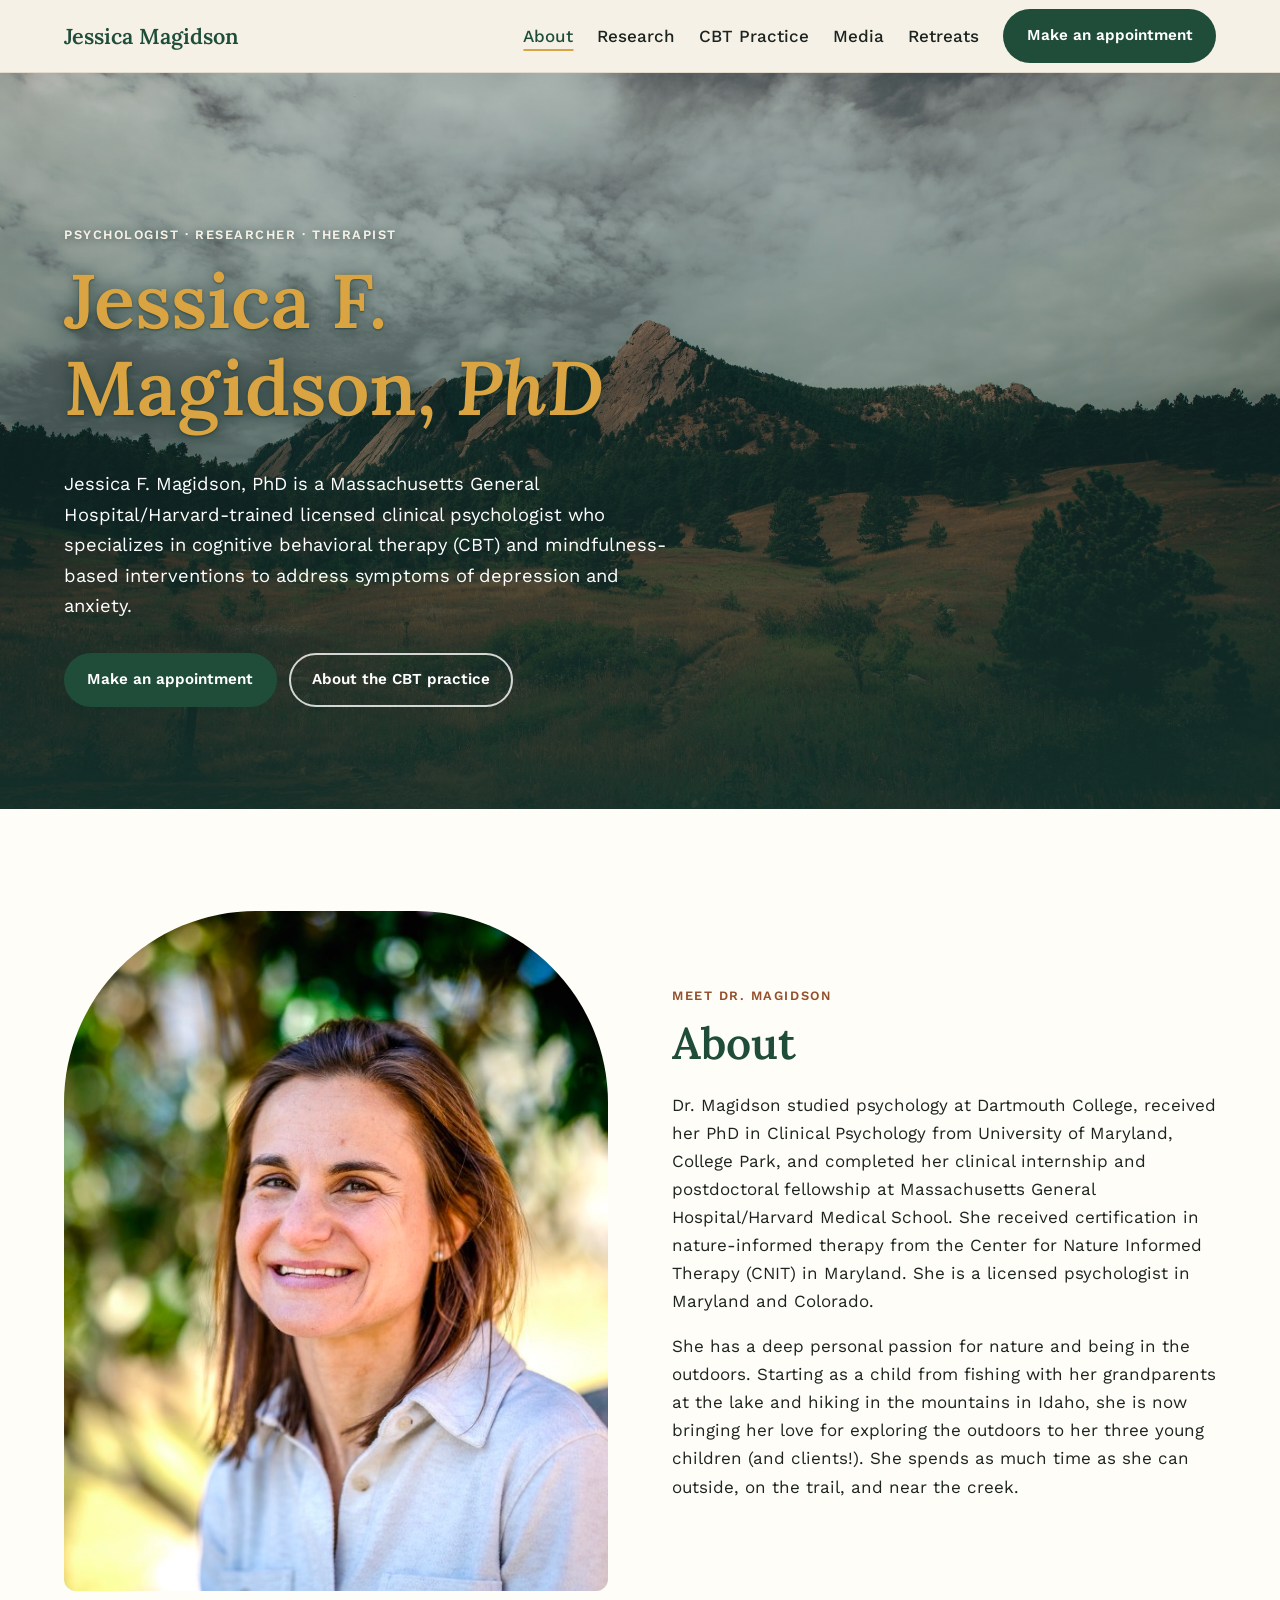
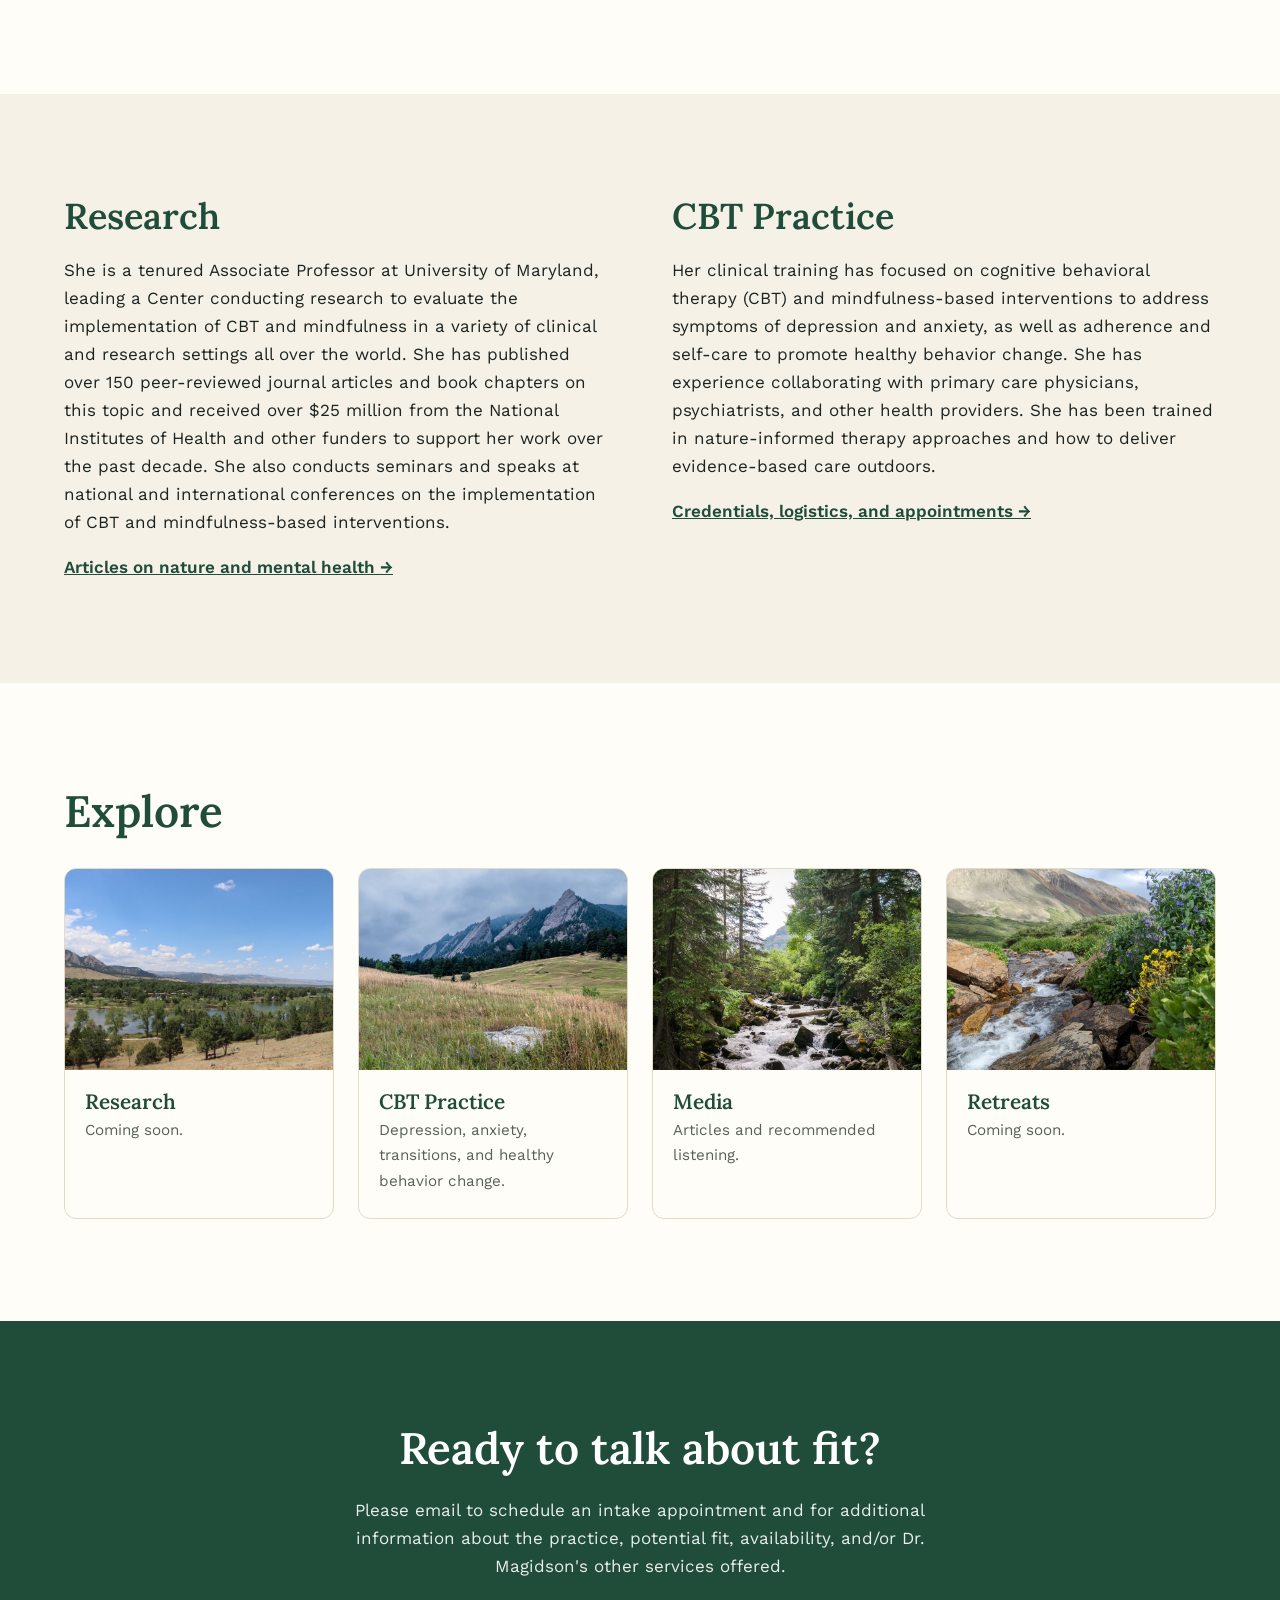
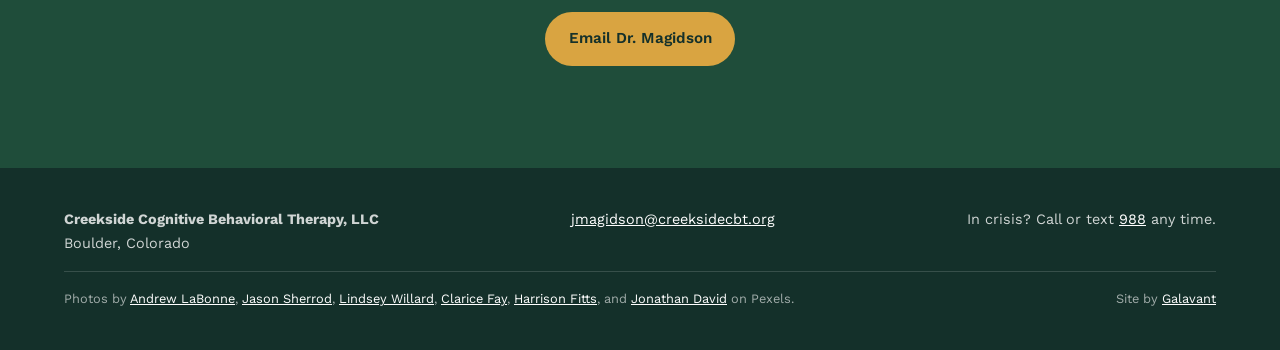
==== commit a4df3fa6: "Right-align the Site by Galavant credit in the footer Co-Authored-By: Claude Opus 5.5 <noreply@anthr" ====
--- a/index.html
+++ b/index.html
@@ -188,7 +188,7 @@
       <p><strong>Creekside Cognitive Behavioral Therapy, LLC</strong><br>Boulder, Colorado</p>
       <p><a href="mailto:jmagidson@creeksidecbt.org">jmagidson@creeksidecbt.org</a></p>
       <p>In crisis? Call or text <a href="tel:988">988</a> any time.</p>
-      <p class="credits">Photos by <a href="https://www.pexels.com/@drewbiez/">Andrew LaBonne</a>, <a href="https://www.pexels.com/@jason-sherrod-459205395/">Jason Sherrod</a>, <a href="https://www.pexels.com/@creativelindseyphotos/">Lindsey Willard</a>, <a href="https://www.pexels.com/@clarice-fay-501821792/">Clarice Fay</a>, <a href="https://www.pexels.com/@harrison-fitts-104747670/">Harrison Fitts</a>, and <a href="https://www.pexels.com/@jonathan-david-1312107/">Jonathan David</a> on Pexels. Site by <a href="http://www.galavant.io">Galavant</a>.</p>
+      <p class="credits"><span>Photos by <a href="https://www.pexels.com/@drewbiez/">Andrew LaBonne</a>, <a href="https://www.pexels.com/@jason-sherrod-459205395/">Jason Sherrod</a>, <a href="https://www.pexels.com/@creativelindseyphotos/">Lindsey Willard</a>, <a href="https://www.pexels.com/@clarice-fay-501821792/">Clarice Fay</a>, <a href="https://www.pexels.com/@harrison-fitts-104747670/">Harrison Fitts</a>, and <a href="https://www.pexels.com/@jonathan-david-1312107/">Jonathan David</a> on Pexels.</span> <span class="site-credit">Site by <a href="http://www.galavant.io">Galavant</a></span></p>
     </div>
   </footer>
 
--- a/css/styles.css
+++ b/css/styles.css
@@ -521,9 +521,14 @@
 .site-footer a { color: #fff; }
 .site-footer a:hover { color: var(--color-gold); }
 .credits {
+  display: flex;
+  flex-wrap: wrap;
+  justify-content: space-between;
+  gap: 0.5rem 2rem;
   flex-basis: 100%;
   padding-top: 1rem;
   border-top: 1px solid rgb(255 255 255 / 0.15);
   font-size: 0.8rem;
   color: rgb(255 255 255 / 0.6);
 }
+.site-credit { margin-left: auto; white-space: nowrap; }
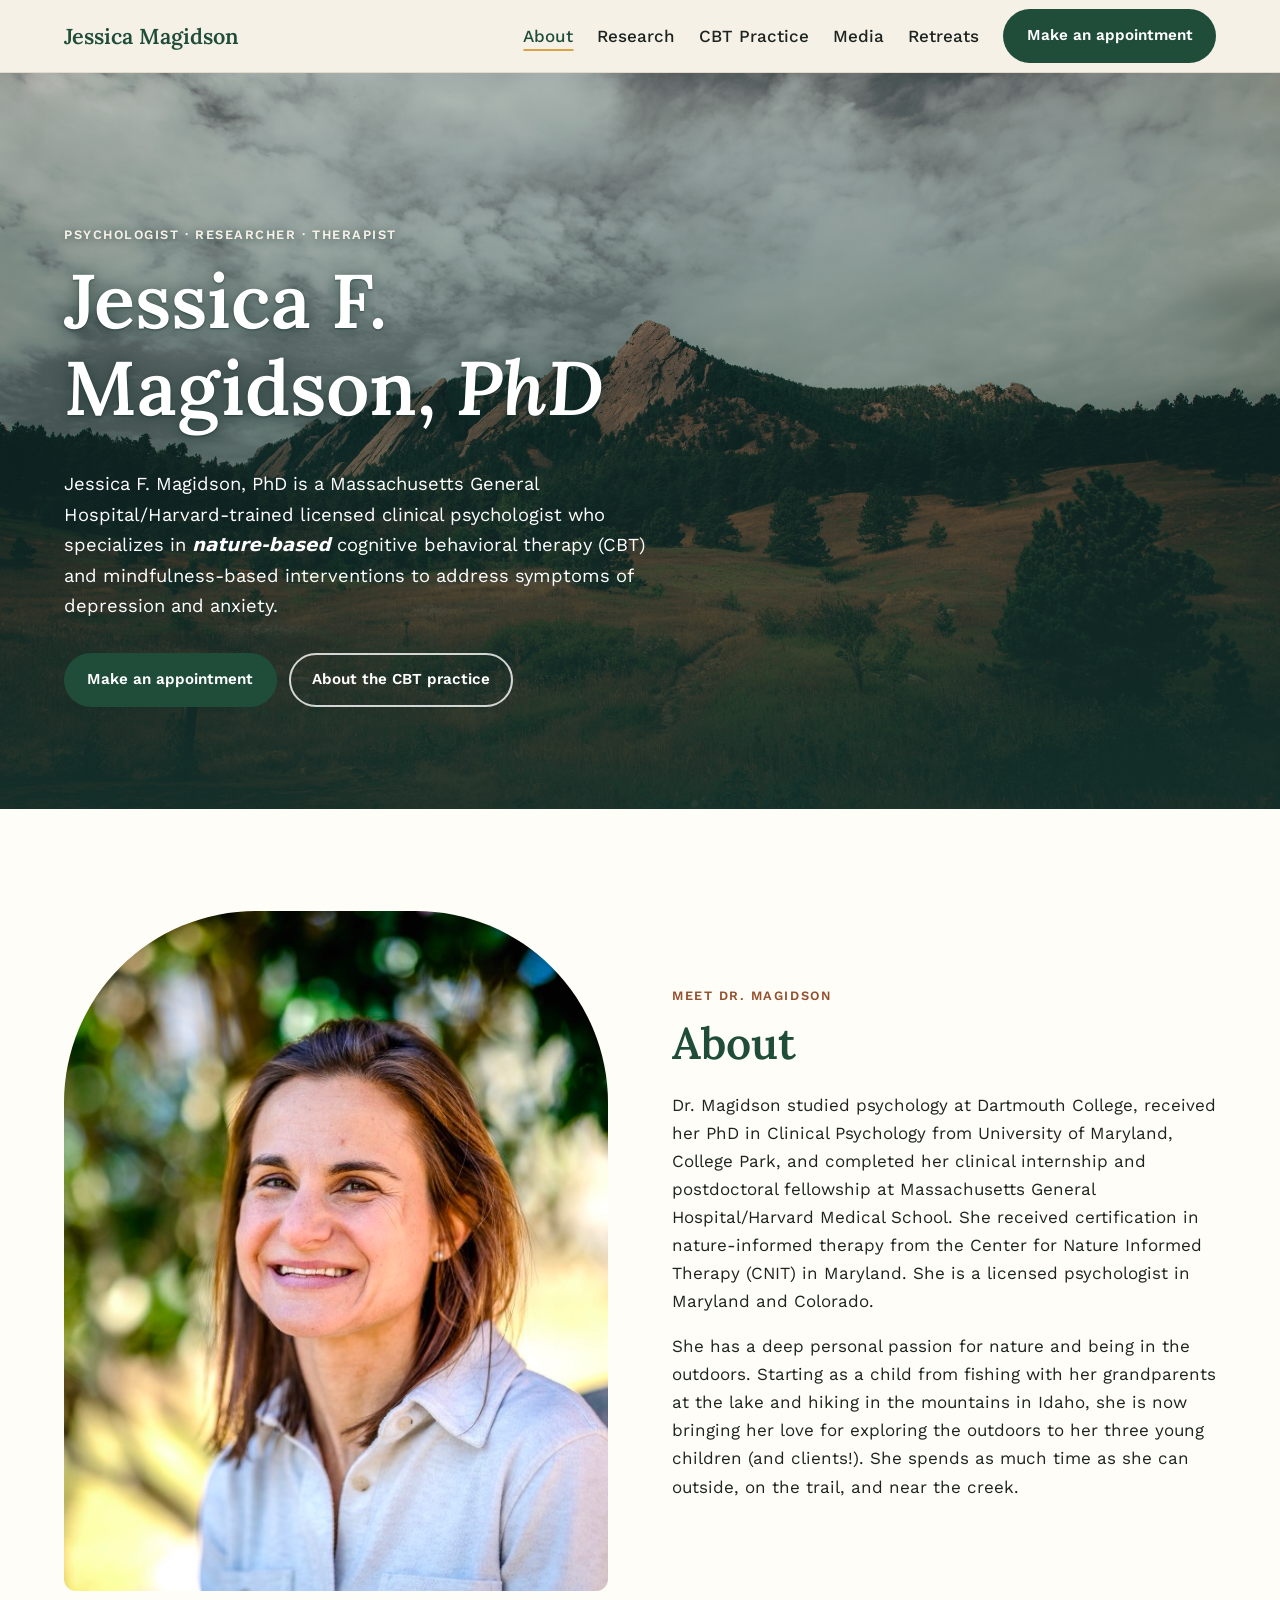
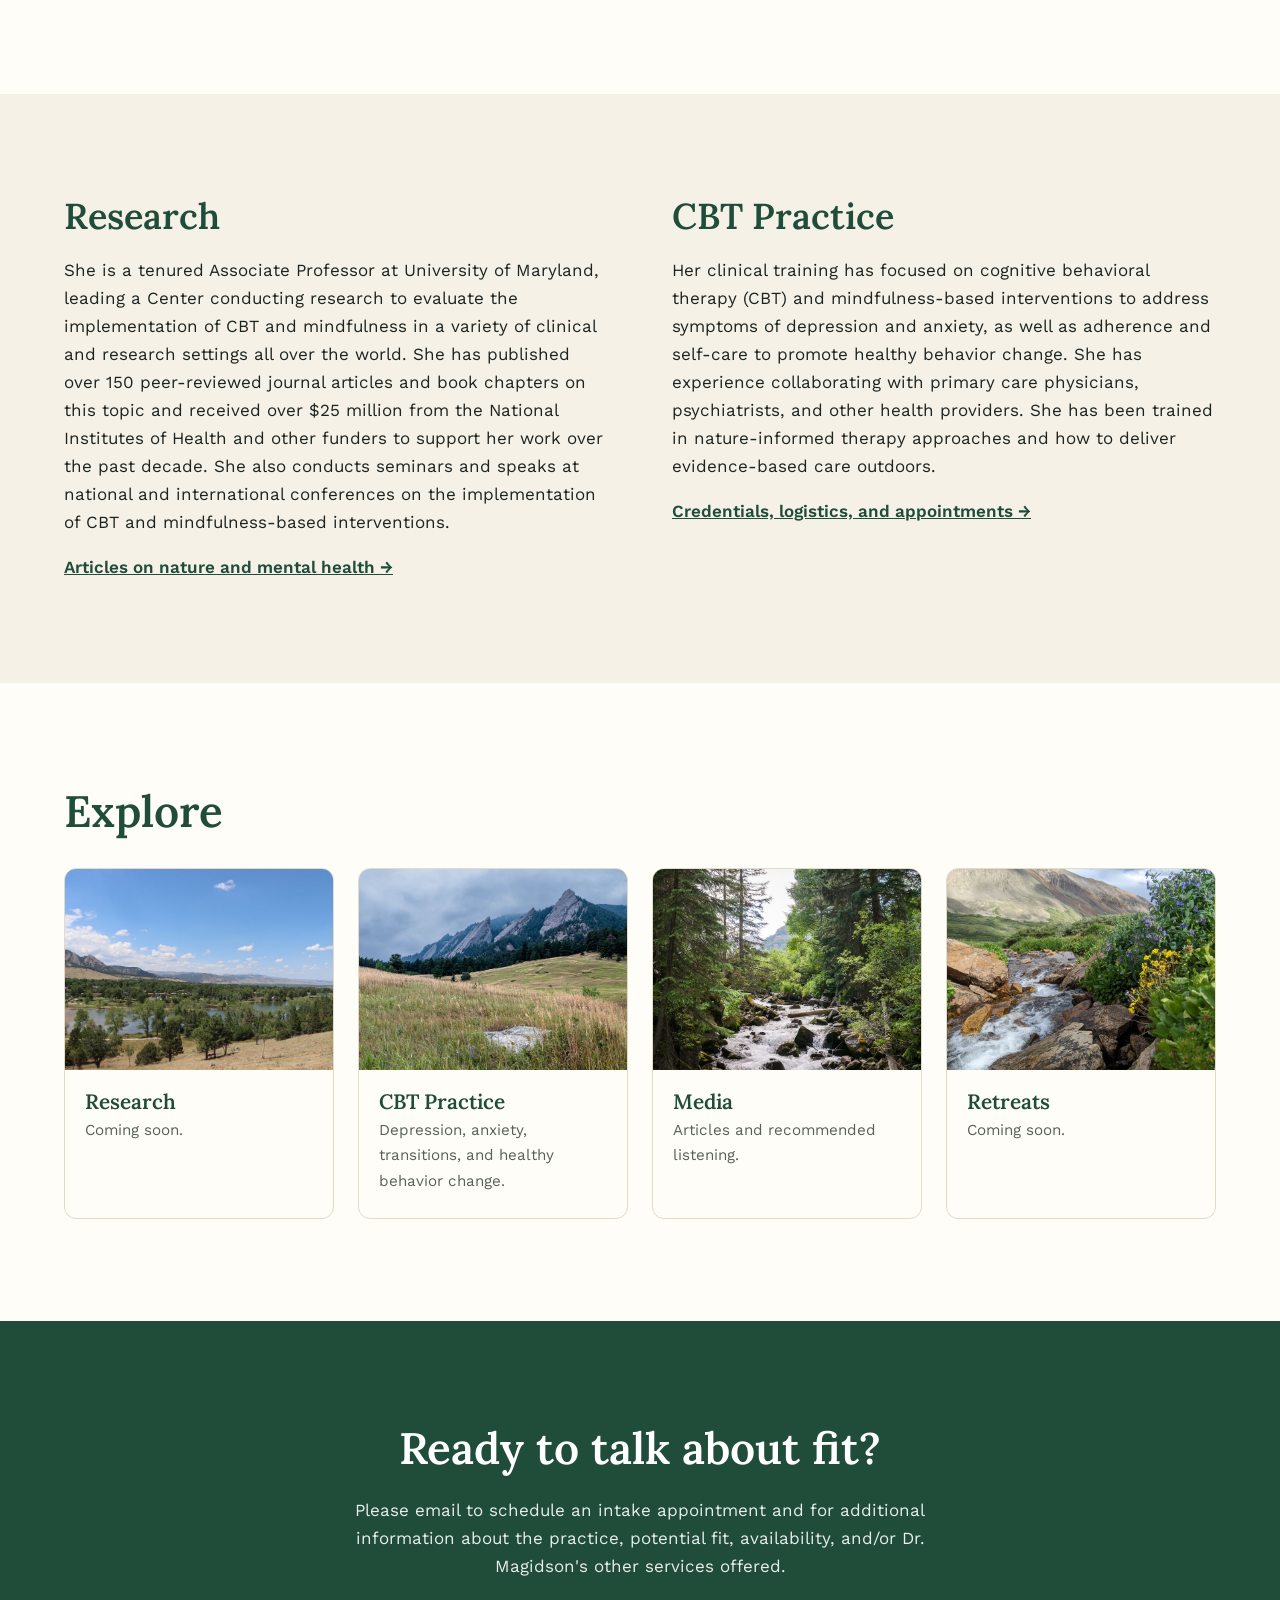
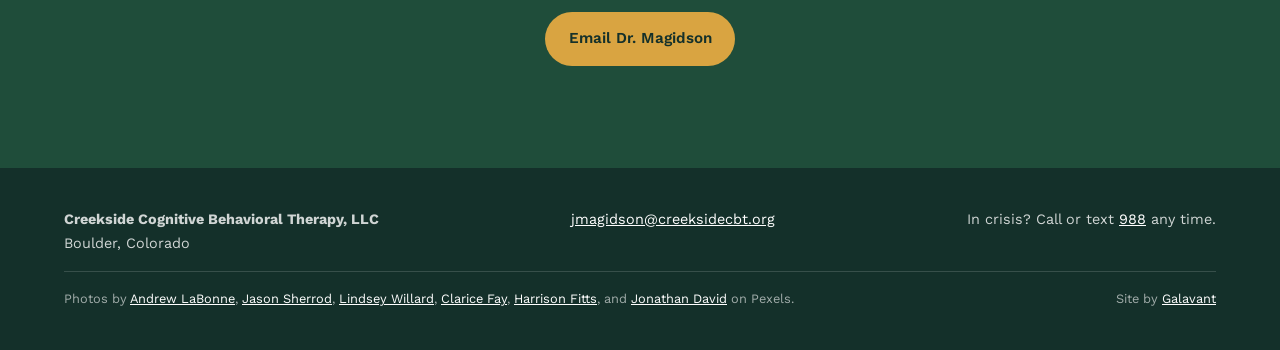
==== commit d36d85b2: "Add nature-based to the home banner intro Co-Authored-By: Claude Opus 5.5 <noreply@anthropic.com>" ====
--- a/index.html
+++ b/index.html
@@ -106,7 +106,7 @@
       <div class="container">
         <p class="eyebrow">Psychologist · Researcher · Therapist</p>
         <h1 id="hero-title">Jessica F. Magidson, <em>PhD</em></h1>
-        <p class="hero-lede">Jessica F. Magidson, PhD is a Massachusetts General Hospital/Harvard-trained licensed clinical psychologist who specializes in cognitive behavioral therapy (CBT) and mindfulness-based interventions to address symptoms of depression and anxiety.</p>
+        <p class="hero-lede">Jessica F. Magidson, PhD is a Massachusetts General Hospital/Harvard-trained licensed clinical psychologist who specializes in <strong><em>nature-based</em></strong> cognitive behavioral therapy (CBT) and mindfulness-based interventions to address symptoms of depression and anxiety.</p>
         <div class="button-row">
           <a class="button button-primary" href="mailto:jmagidson@creeksidecbt.org?subject=Intake%20appointment%20request">Make an appointment</a>
           <a class="button button-ghost" href="cbt-practice/">About the CBT practice</a>
--- a/css/styles.css
+++ b/css/styles.css
@@ -233,9 +233,10 @@
     url("../images/flatirons-hero.jpg") center 40% / cover;
 }
 .hero .eyebrow { color: var(--color-cream); text-shadow: 0 1px 8px rgb(20 48 42 / 0.6); }
-.hero h1 { max-width: 14ch; font-size: clamp(2.6rem, 6vw, 4.75rem); color: var(--color-gold); text-shadow: 0 1px 2px rgb(20 48 42 / 0.6), 0 2px 18px rgb(20 48 42 / 0.8); }
+.hero h1 { max-width: 14ch; font-size: clamp(2.6rem, 6vw, 4.75rem); color: #fff; text-shadow: 0 1px 2px rgb(20 48 42 / 0.6), 0 2px 18px rgb(20 48 42 / 0.8); }
 .hero h1 em { color: inherit; }
 .hero-lede { max-width: 38rem; margin-bottom: 2rem; font-size: 1.15rem; }
+.hero-lede strong { white-space: nowrap; }
 
 @media (max-width: 40rem) {
   .hero {
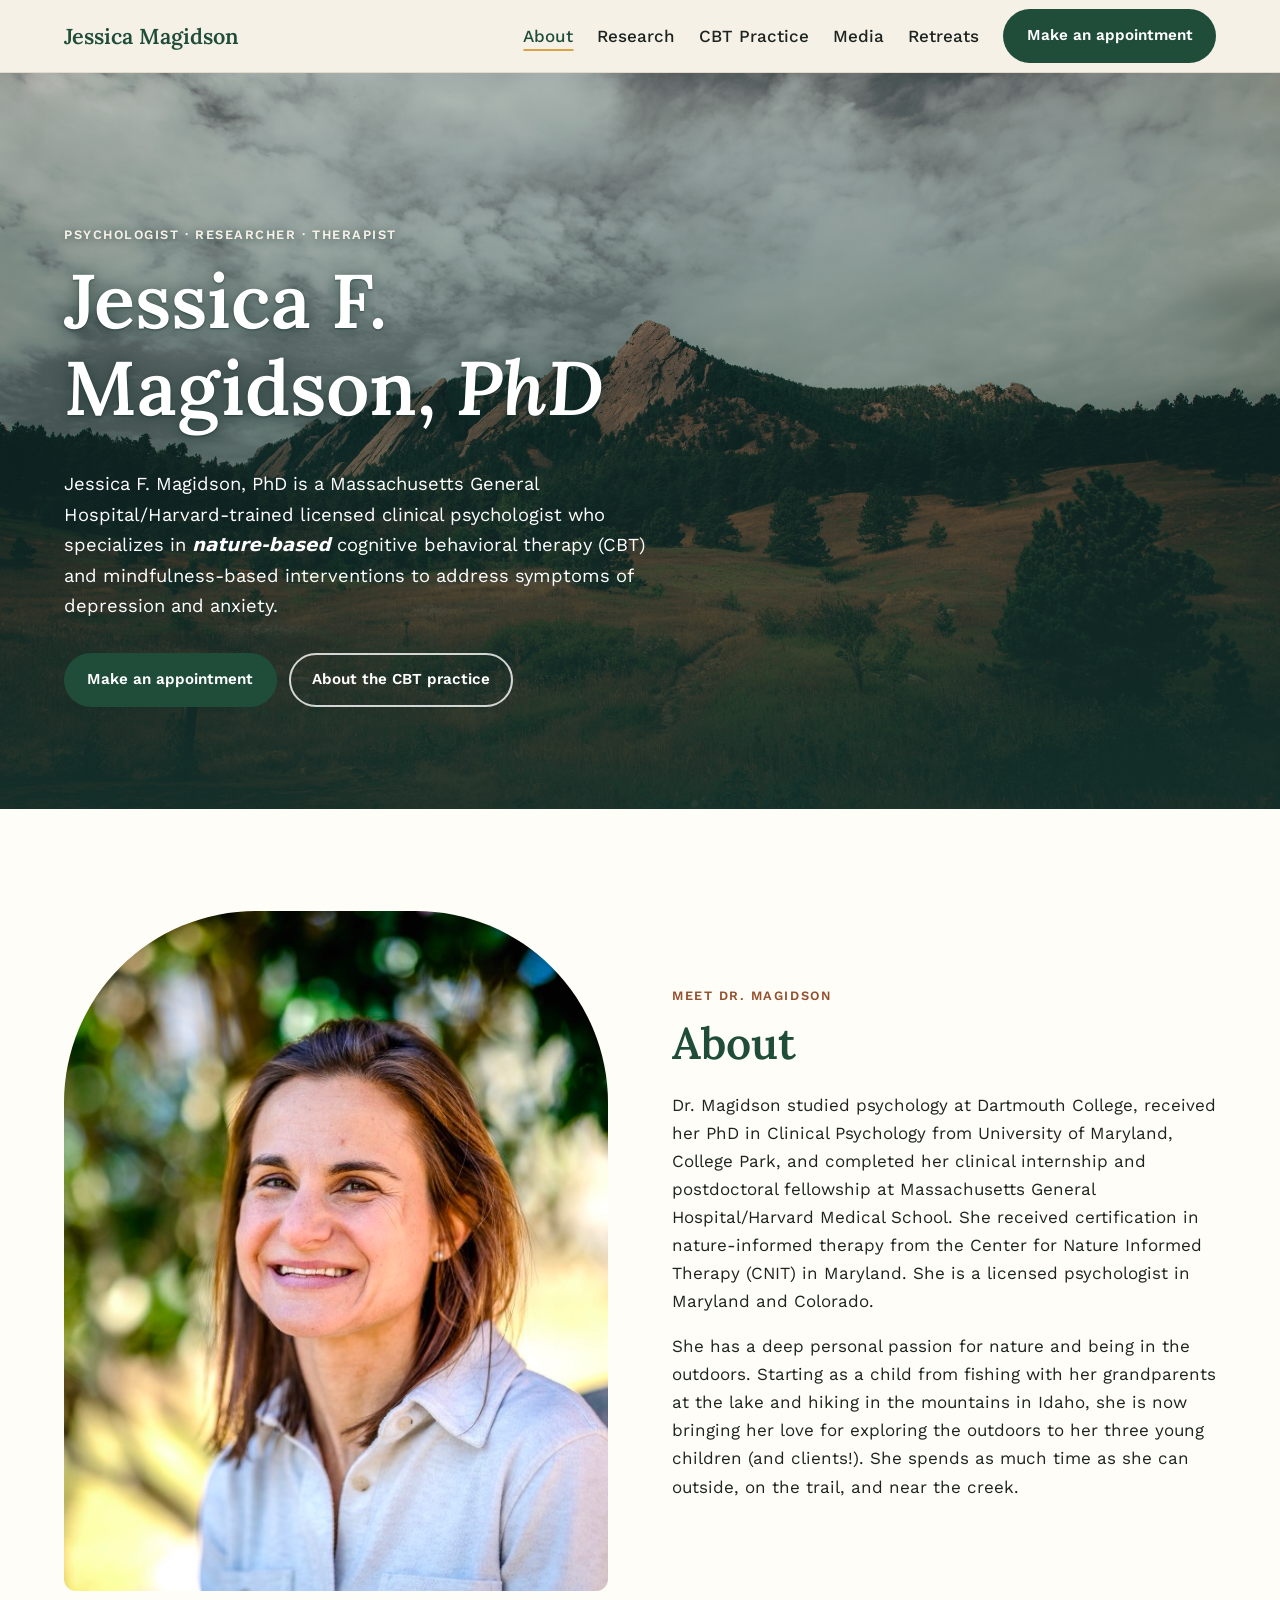
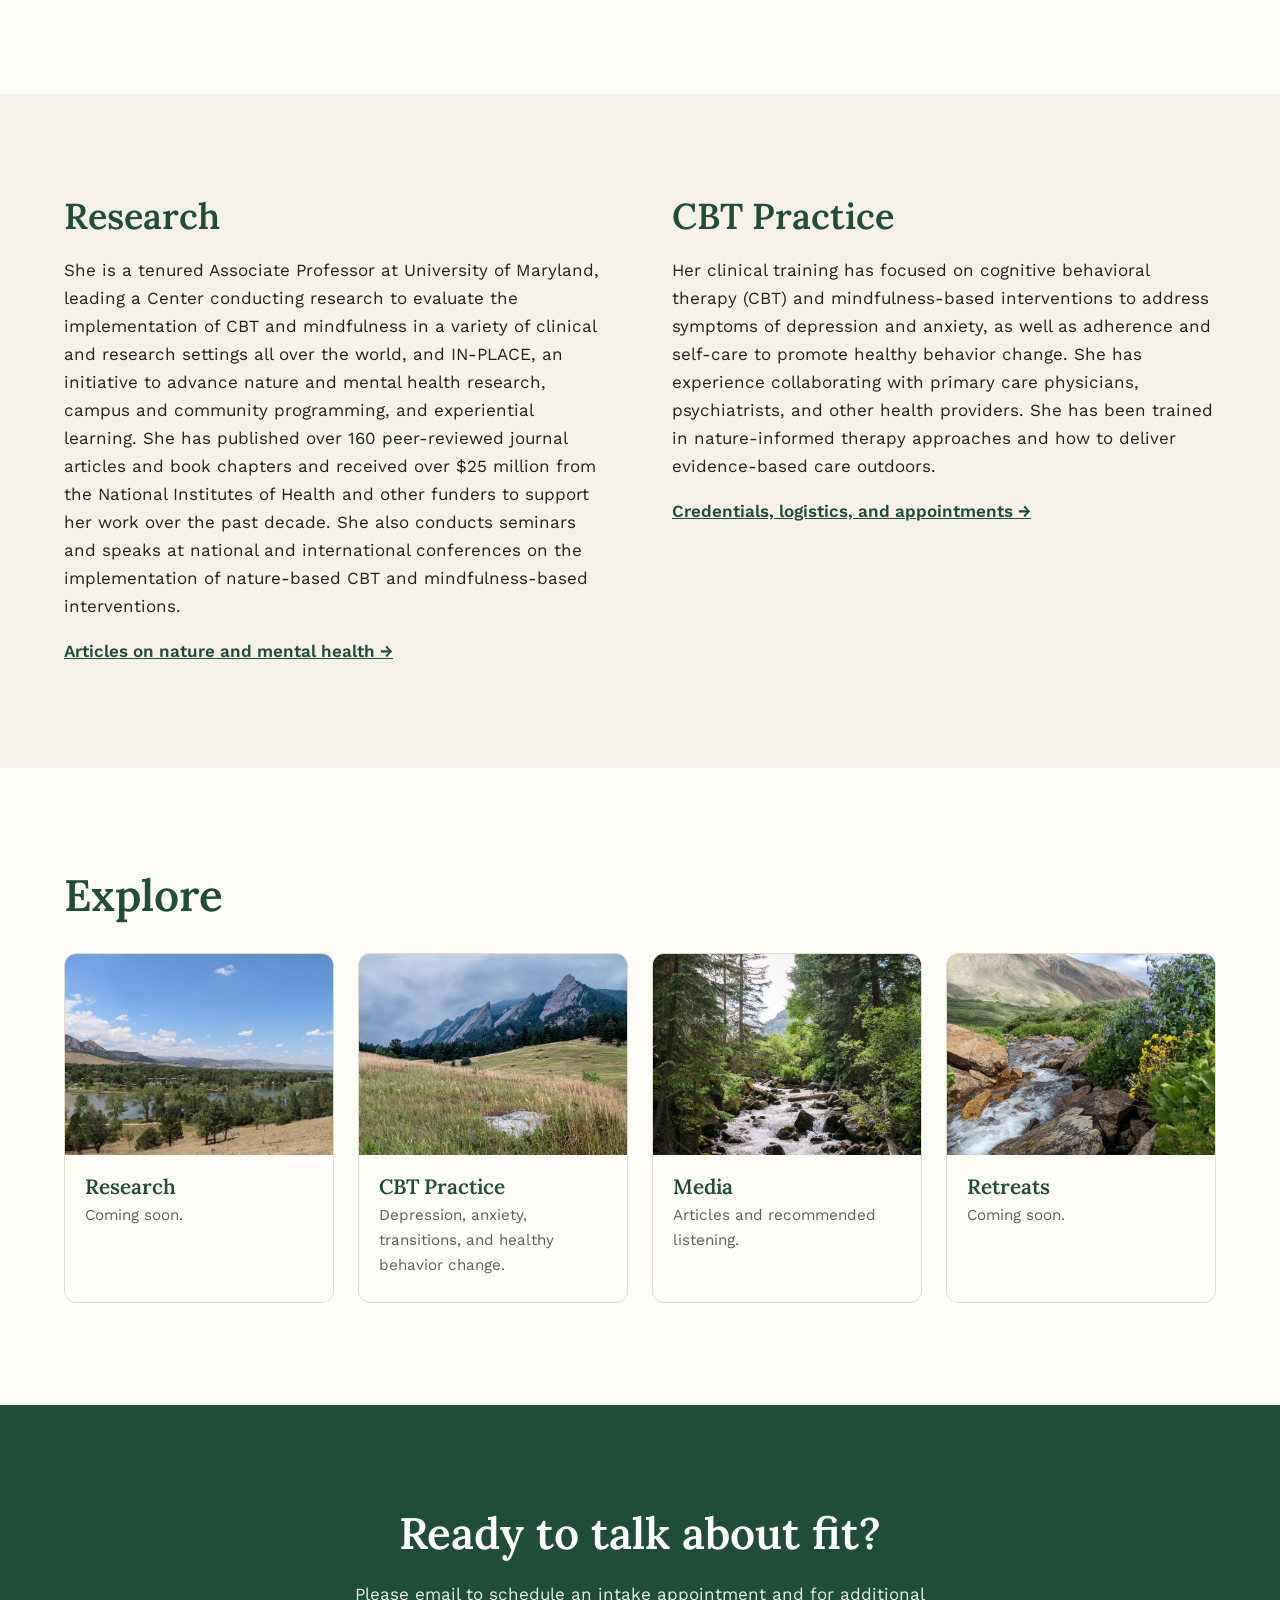
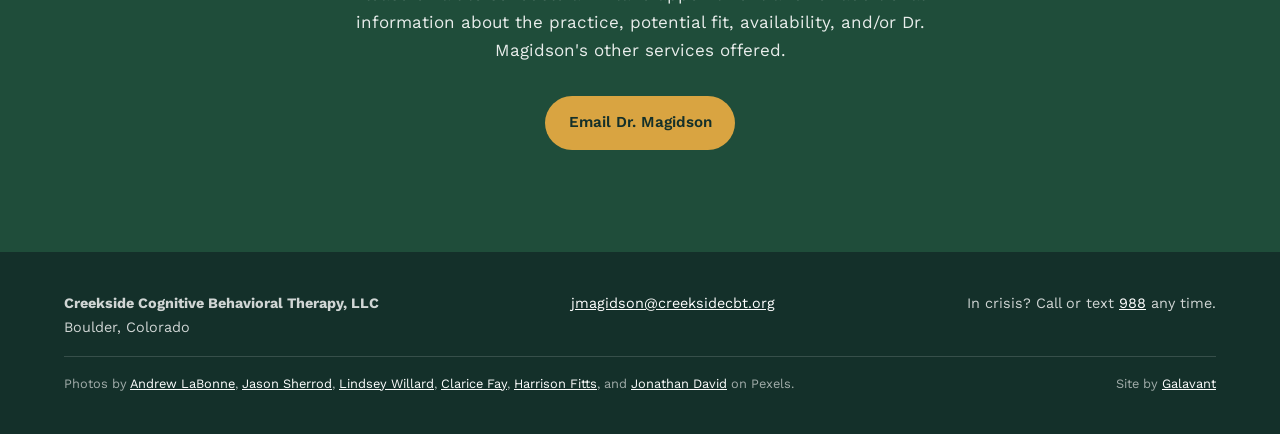
==== commit 226072e4: "Update the home page research paragraph and search description Co-Authored-By: Claude Opus 5.5 <nore" ====
--- a/index.html
+++ b/index.html
@@ -35,7 +35,7 @@
         "name": "Jessica F. Magidson",
         "honorificSuffix": "PhD",
         "jobTitle": "Licensed Clinical Psychologist",
-        "description": "Licensed clinical psychologist who specializes in cognitive behavioral therapy (CBT) and mindfulness-based interventions to address symptoms of depression and anxiety.",
+        "description": "Licensed clinical psychologist who specializes in nature-based cognitive behavioral therapy (CBT) and mindfulness-based interventions to address symptoms of depression and anxiety.",
         "url": "https://jessicamagidson.com/",
         "image": "https://jessicamagidson.com/images/jess-portrait.jpg",
         "email": "mailto:jmagidson@creeksidecbt.org",
@@ -134,7 +134,7 @@
         <div class="column-split">
           <div>
             <h3 class="section-title">Research</h3>
-            <p>She is a tenured Associate Professor at University of Maryland, leading a Center conducting research to evaluate the implementation of CBT and mindfulness in a variety of clinical and research settings all over the world. She has published over 150 peer-reviewed journal articles and book chapters on this topic and received over $25 million from the National Institutes of Health and other funders to support her work over the past decade. She also conducts seminars and speaks at national and international conferences on the implementation of CBT and mindfulness-based interventions.</p>
+            <p>She is a tenured Associate Professor at University of Maryland, leading a Center conducting research to evaluate the implementation of CBT and mindfulness in a variety of clinical and research settings all over the world, and IN-PLACE, an initiative to advance nature and mental health research, campus and community programming, and experiential learning. She has published over 160 peer-reviewed journal articles and book chapters and received over $25 million from the National Institutes of Health and other funders to support her work over the past decade. She also conducts seminars and speaks at national and international conferences on the implementation of nature-based CBT and mindfulness-based interventions.</p>
             <a class="text-link" href="media/">Articles on nature and mental health</a>
           </div>
           <div>
